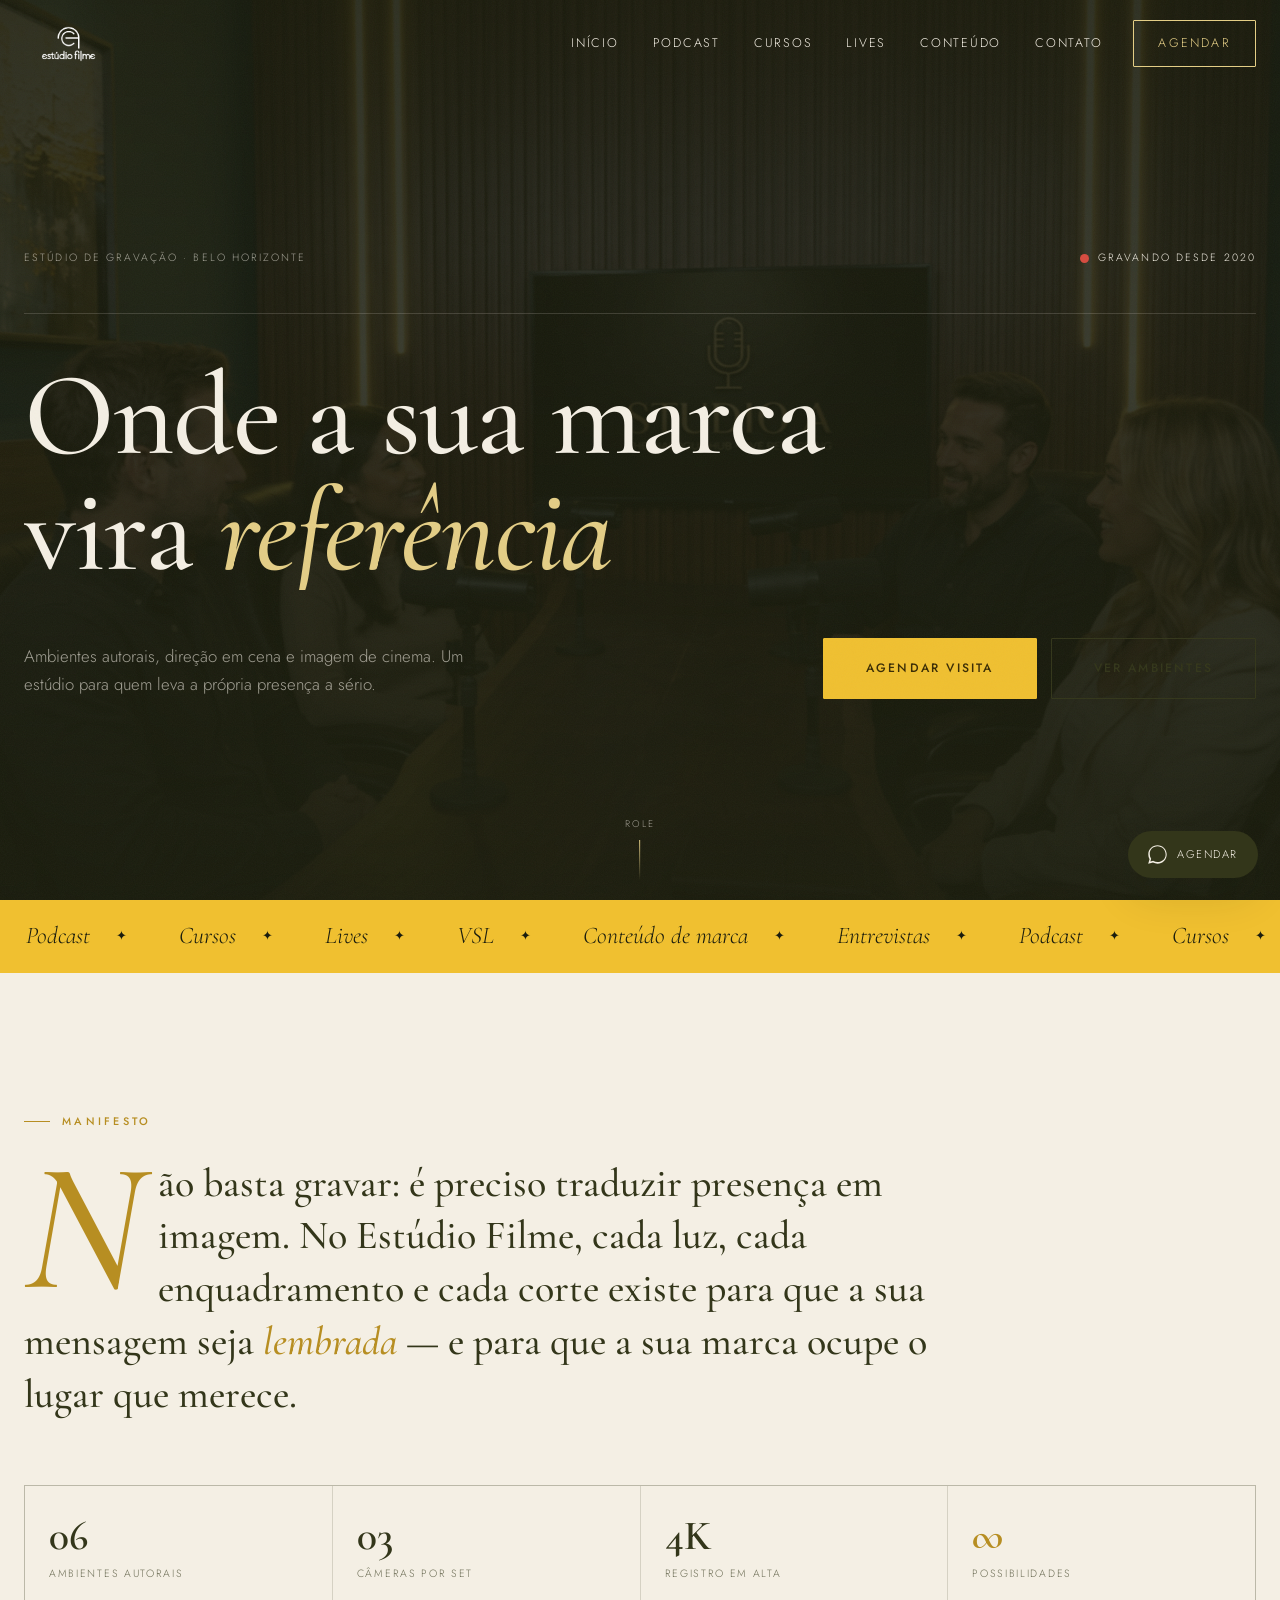
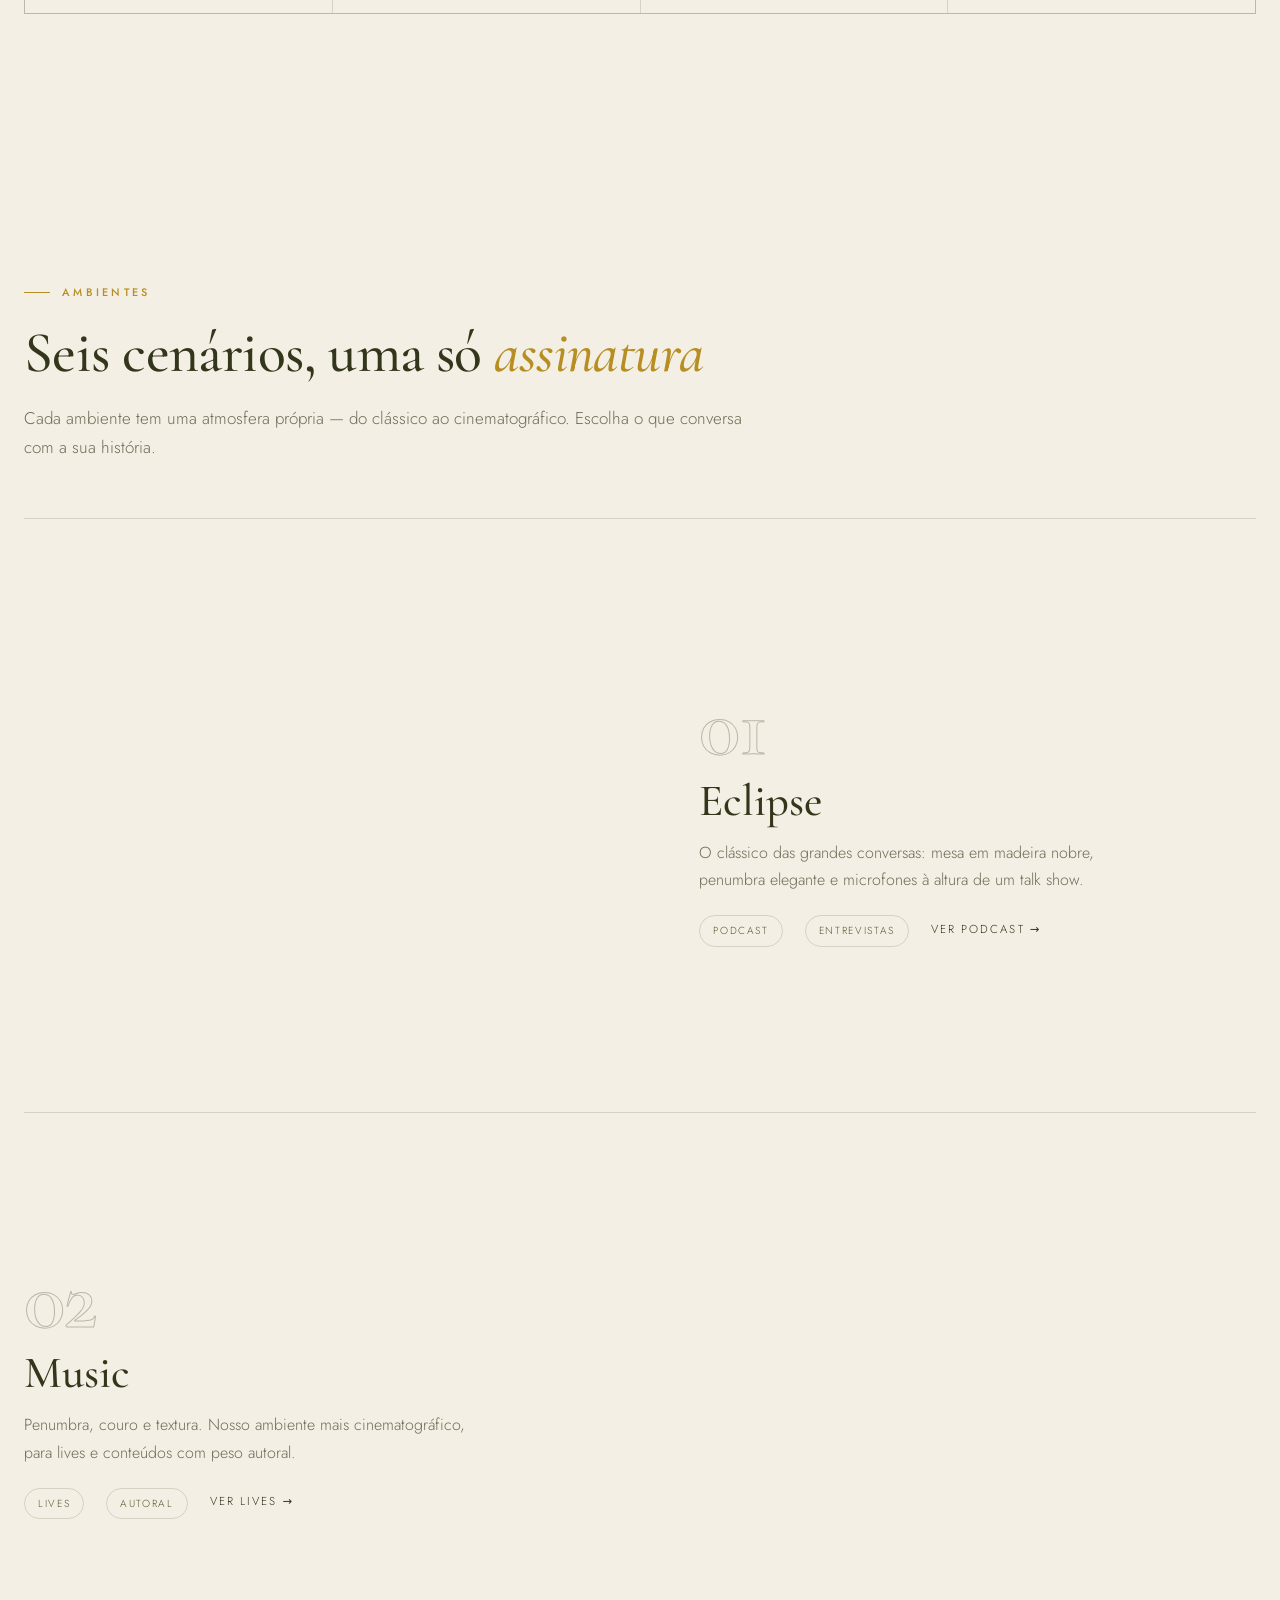
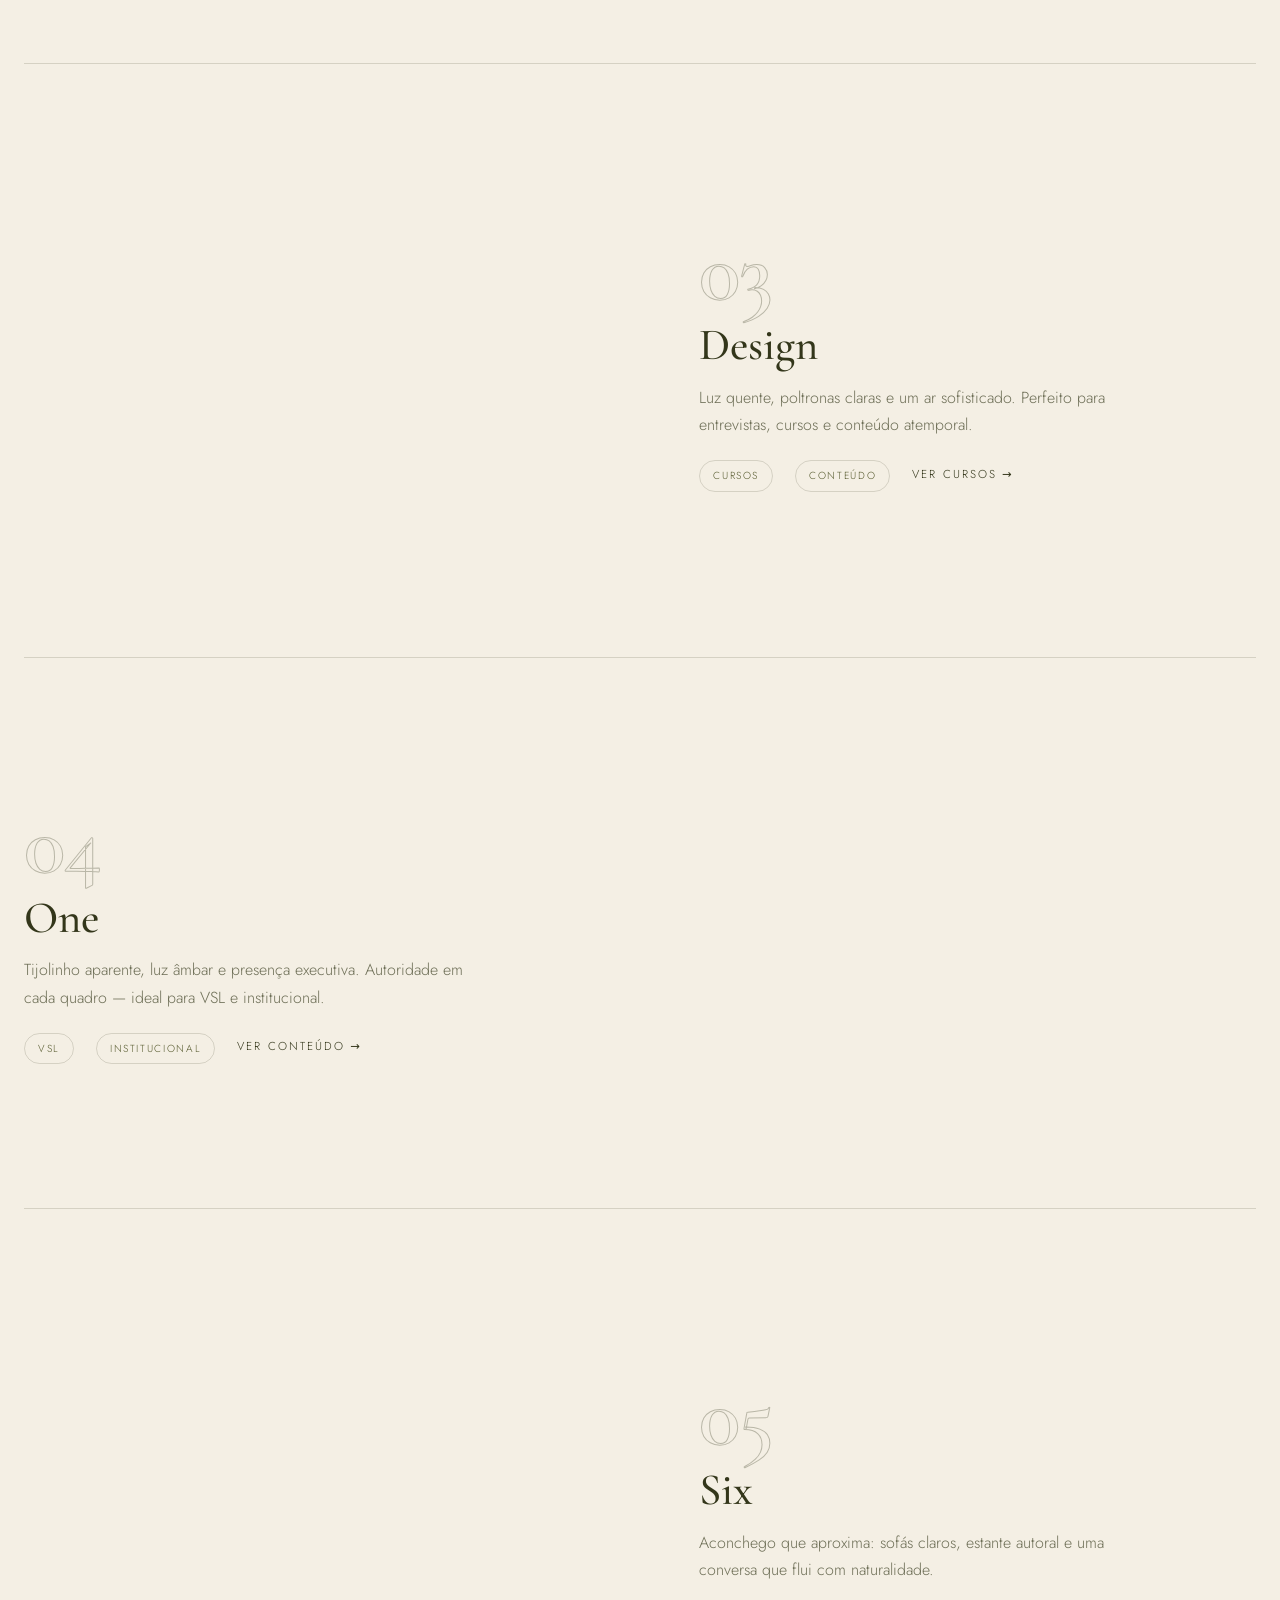
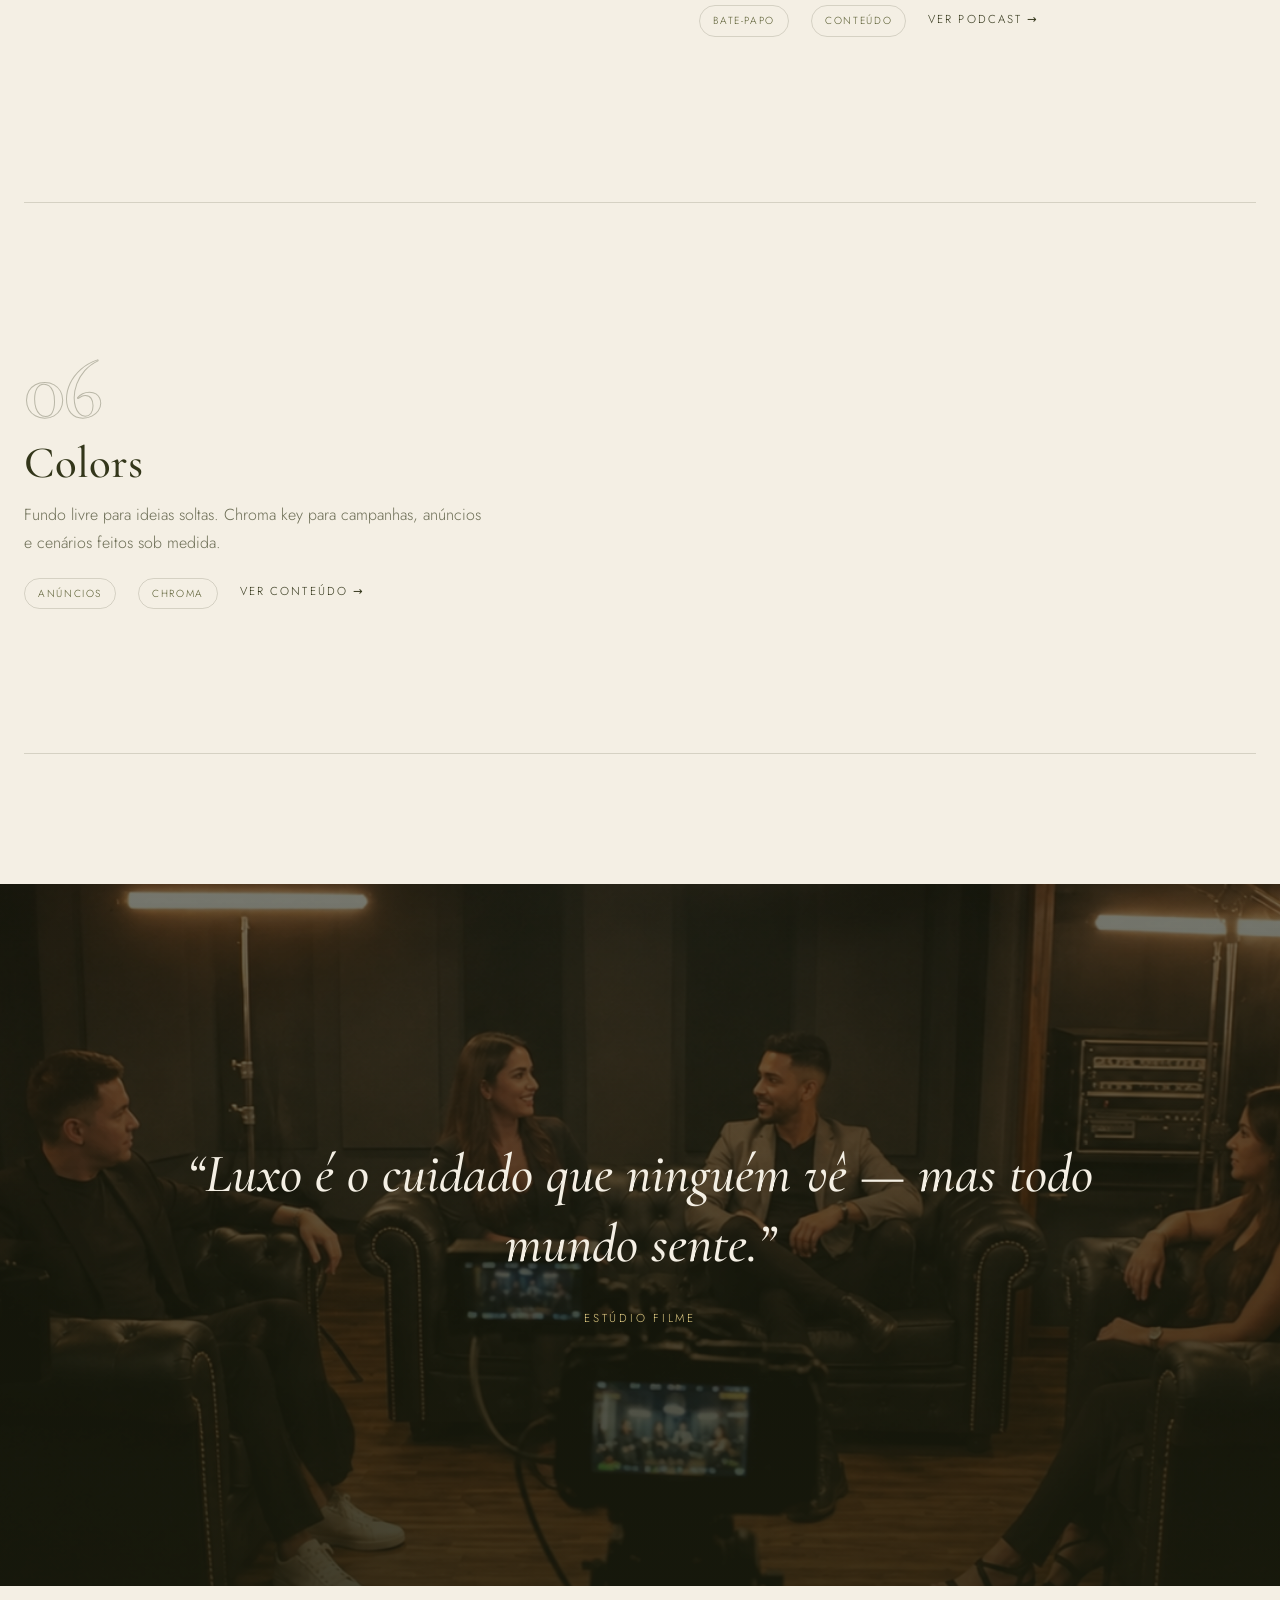
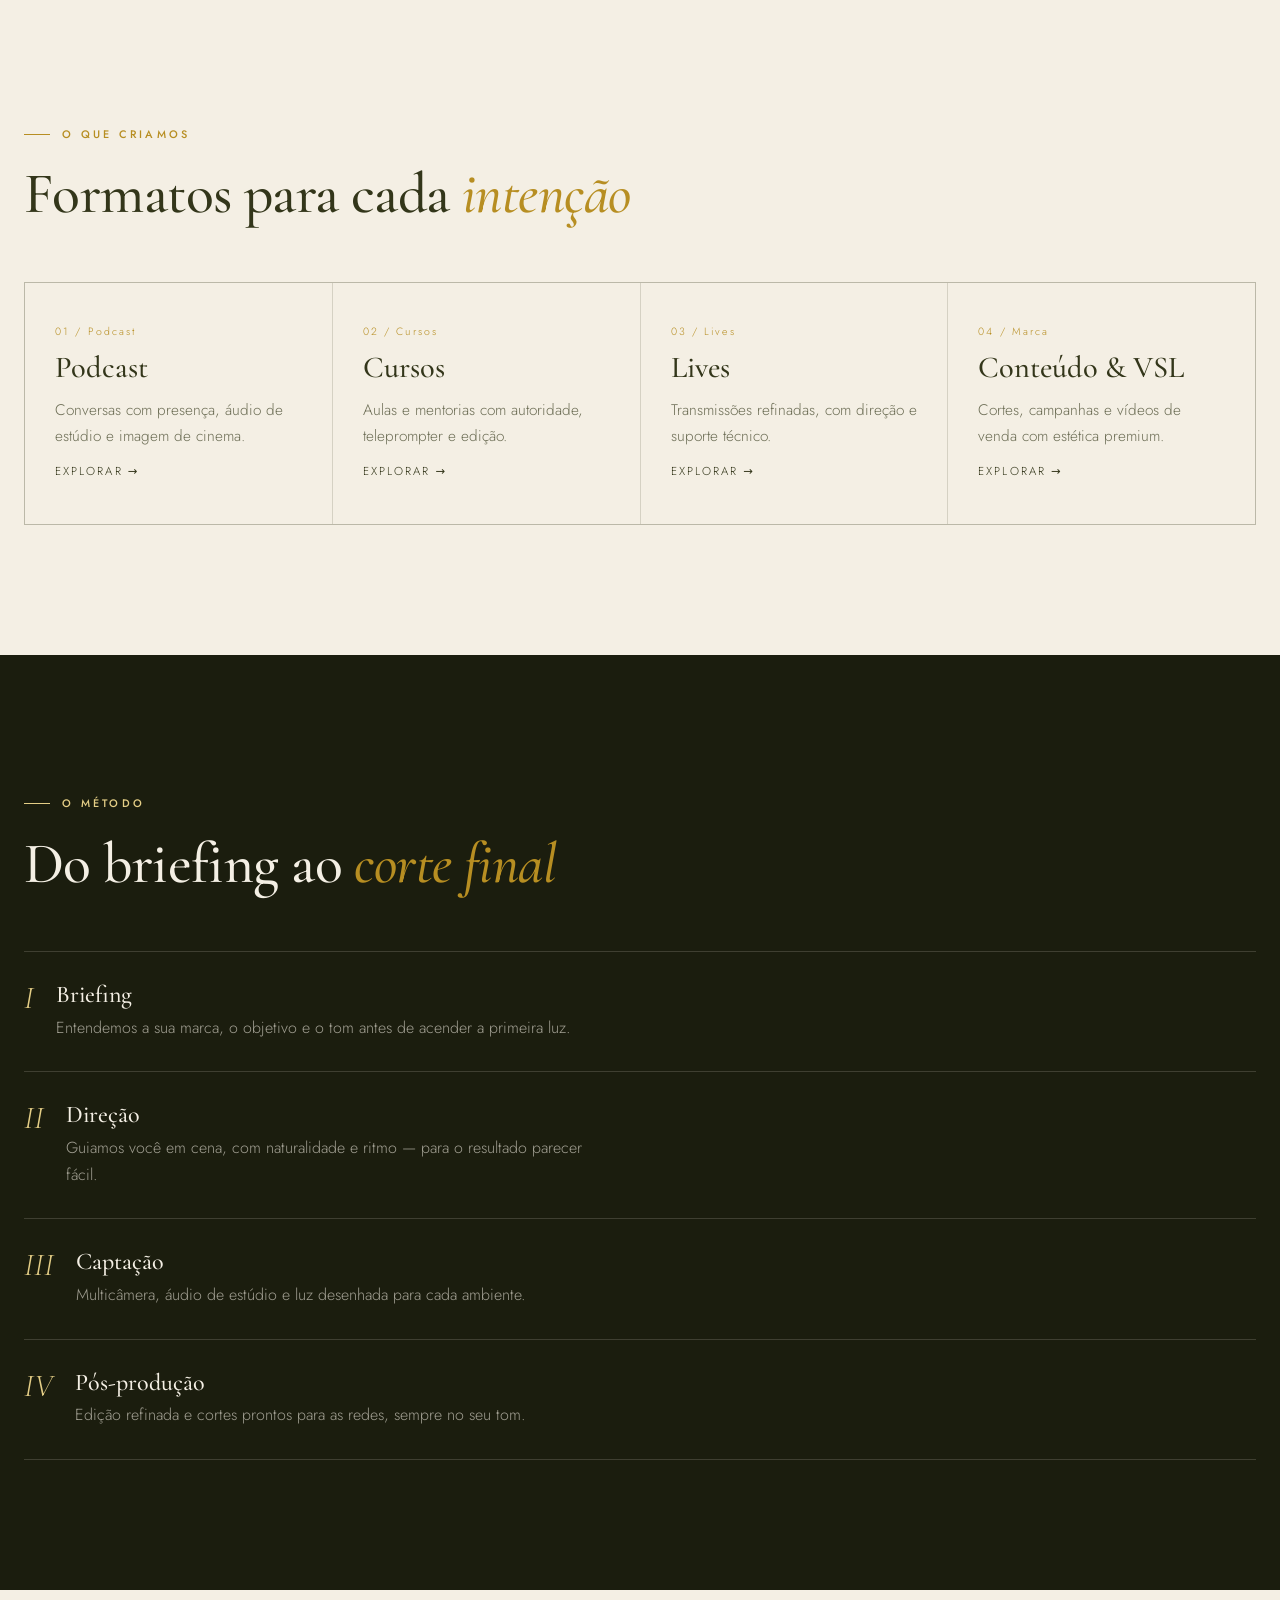
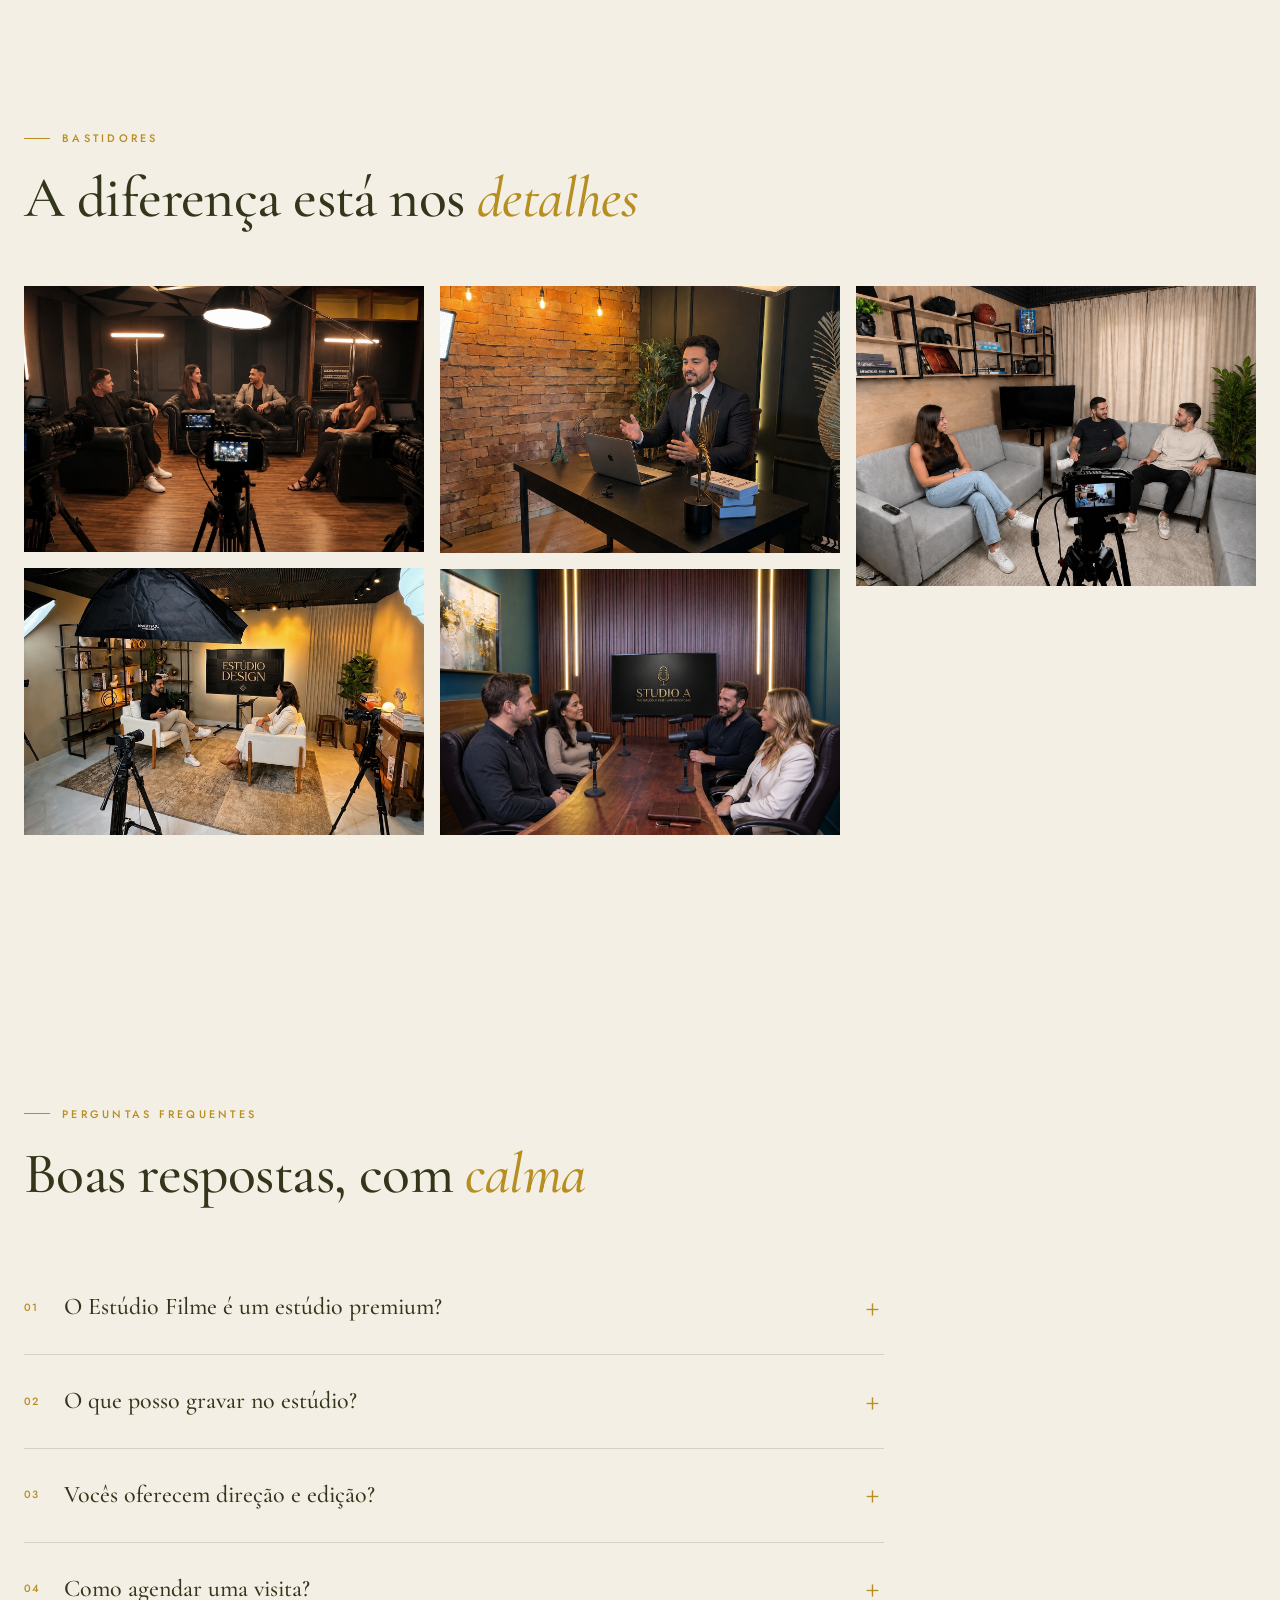
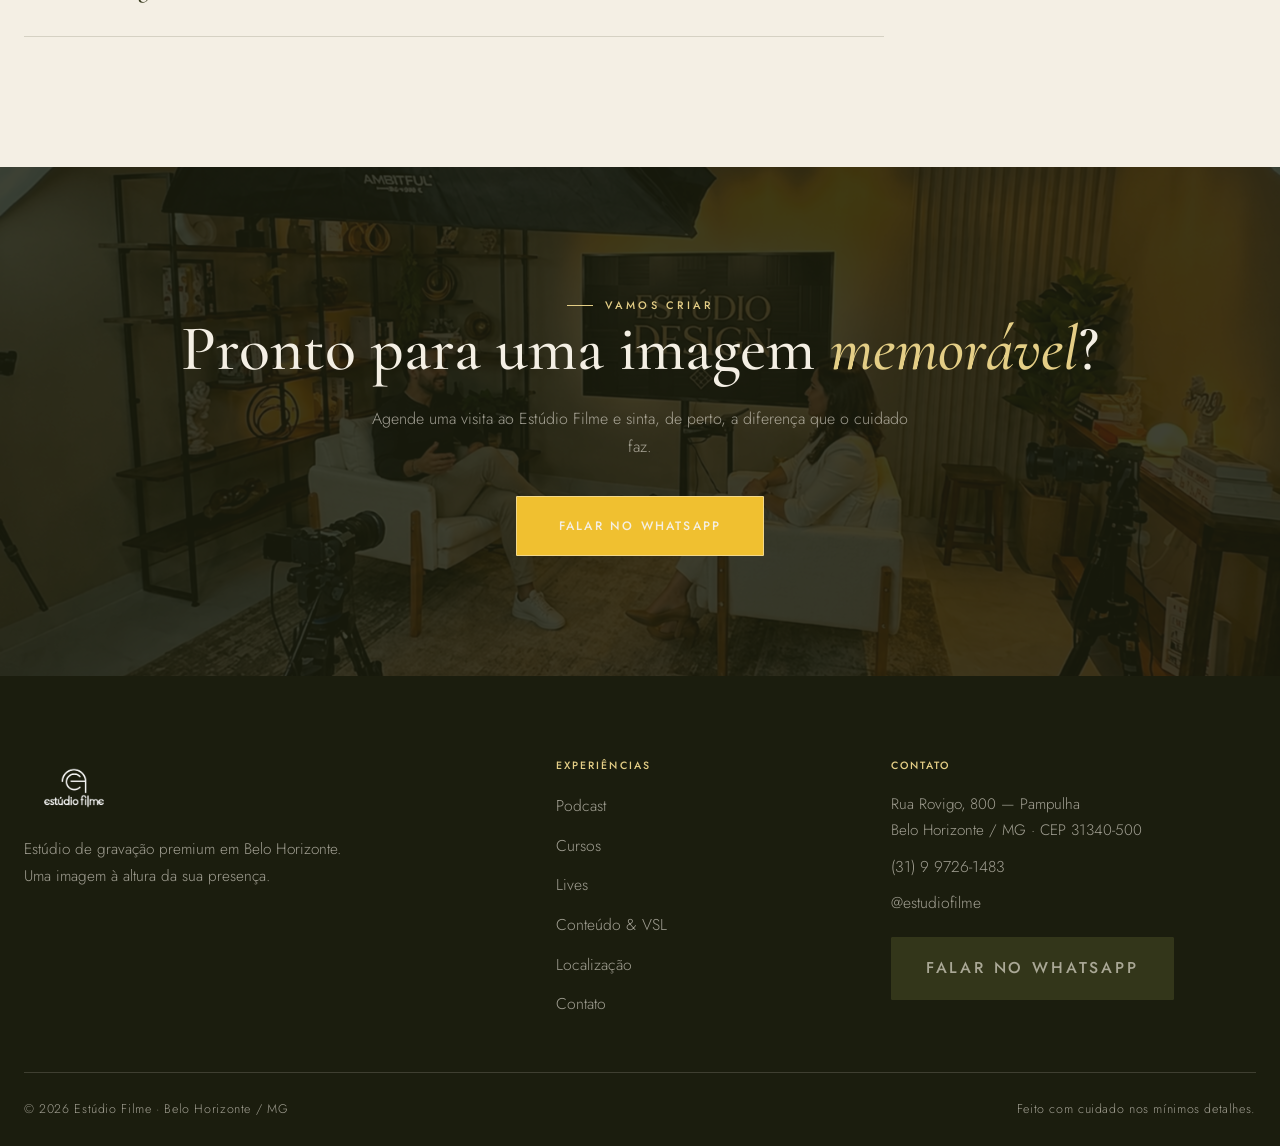
==== index.html @ 5caf7e09 "Primeira Versão" ====
<!DOCTYPE html>
<html lang="pt-BR">
<head>
  <meta charset="UTF-8" />
  <meta name="viewport" content="width=device-width, initial-scale=1.0" />
  <meta name="theme-color" content="#1B1D0E" />

  <title>Estúdio Filme — Estúdio de Gravação Premium em Belo Horizonte</title>
  <meta name="description" content="Estúdio de gravação premium em Belo Horizonte. Ambientes autorais, direção e imagem de cinema para podcasts, cursos, lives e conteúdo de marca. Uma produção pensada nos mínimos detalhes." />
  <meta name="keywords" content="estúdio de gravação premium BH, estúdio audiovisual Belo Horizonte, gravação de podcast premium, conteúdo de marca, produtora BH, estúdio Pampulha" />
  <meta name="author" content="Estúdio Filme" />
  <meta name="robots" content="index, follow, max-image-preview:large, max-snippet:-1" />
  <meta name="geo.region" content="BR-MG" />
  <meta name="geo.placename" content="Belo Horizonte" />
  <meta name="geo.position" content="-19.8601392;-43.9840548" />

  <meta property="og:type" content="website" />
  <meta property="og:locale" content="pt_BR" />
  <meta property="og:site_name" content="Estúdio Filme" />
  <meta property="og:title" content="Estúdio Filme — Estúdio de Gravação Premium em Belo Horizonte" />
  <meta property="og:description" content="Ambientes autorais e imagem de cinema para a sua marca. Belo Horizonte." />
  <meta property="og:url" content="https://www.estudiofilme.com.br/" />
  <meta property="og:image" content="https://www.estudiofilme.com.br/assets/estudio-eclipse.png" />

  <link rel="icon" type="image/png" href="assets/favicon.png" />
  <link rel="apple-touch-icon" href="assets/favicon.png" />
  <link rel="canonical" href="https://www.estudiofilme.com.br/" />
  <link rel="alternate" hreflang="pt-BR" href="https://www.estudiofilme.com.br/" />
  <link rel="sitemap" type="application/xml" href="/sitemap.xml" />

  <link rel="preconnect" href="https://fonts.googleapis.com" />
  <link rel="preconnect" href="https://fonts.gstatic.com" crossorigin />
  <link href="https://fonts.googleapis.com/css2?family=Cormorant+Garamond:ital,wght@0,500;0,600;1,500;1,600&family=Jost:wght@300;400;500&display=swap" rel="stylesheet" />
  <link rel="stylesheet" href="style.css" />

  <script type="application/ld+json">
  {
    "@context": "https://schema.org",
    "@graph": [
      {
        "@type": ["LocalBusiness", "ProfessionalService"],
        "@id": "https://www.estudiofilme.com.br/#business",
        "name": "Estúdio Filme",
        "description": "Estúdio de gravação premium em Belo Horizonte para podcasts, cursos, lives e conteúdo de marca, com ambientes autorais e imagem de cinema.",
        "url": "https://www.estudiofilme.com.br/",
        "image": "https://www.estudiofilme.com.br/assets/estudio-eclipse.png",
        "logo": "https://www.estudiofilme.com.br/assets/logo.png",
        "telephone": "+5531997261483",
        "priceRange": "$$$",
        "address": { "@type": "PostalAddress", "streetAddress": "Rua Rovigo, 800", "addressLocality": "Belo Horizonte", "addressRegion": "MG", "postalCode": "31340-500", "addressCountry": "BR" },
        "geo": { "@type": "GeoCoordinates", "latitude": -19.8601392, "longitude": -43.9840548 },
        "openingHoursSpecification": [ { "@type": "OpeningHoursSpecification", "dayOfWeek": ["Monday","Tuesday","Wednesday","Thursday","Friday","Saturday"], "opens": "08:00", "closes": "20:00" } ],
        "areaServed": { "@type": "City", "name": "Belo Horizonte" }
      },
      {
        "@type": "WebSite", "@id": "https://www.estudiofilme.com.br/#website",
        "url": "https://www.estudiofilme.com.br/", "name": "Estúdio Filme", "inLanguage": "pt-BR",
        "publisher": { "@id": "https://www.estudiofilme.com.br/#business" }
      },
      {
        "@type": "SiteNavigationElement",
        "name": ["Podcast", "Cursos", "Lives", "Conteúdo & VSL", "Localização", "Contato"],
        "url": ["https://www.estudiofilme.com.br/podcast/","https://www.estudiofilme.com.br/cursos/","https://www.estudiofilme.com.br/lives/","https://www.estudiofilme.com.br/conteudo/","https://www.estudiofilme.com.br/localizacao/","https://www.estudiofilme.com.br/contato/"]
      },
      {
        "@type": "FAQPage",
        "mainEntity": [
          { "@type": "Question", "name": "O Estúdio Filme é um estúdio premium?", "acceptedAnswer": { "@type": "Answer", "text": "Sim. Reunimos ambientes autorais, direção em cena e imagem de cinema para quem valoriza uma marca sofisticada, em Belo Horizonte." } },
          { "@type": "Question", "name": "O que posso gravar no estúdio?", "acceptedAnswer": { "@type": "Answer", "text": "Podcasts, cursos e mentorias, lives, conteúdo para redes e vídeos de marca. Cada ambiente foi pensado para transmitir presença e autoridade." } },
          { "@type": "Question", "name": "Vocês oferecem direção e edição?", "acceptedAnswer": { "@type": "Answer", "text": "Sim. Acompanhamos você em cena e cuidamos da pós-produção, com edição refinada e cortes prontos para as suas redes." } },
          { "@type": "Question", "name": "Como agendar uma visita?", "acceptedAnswer": { "@type": "Answer", "text": "Pelo WhatsApp. Conversamos sobre o seu projeto, indicamos o ambiente ideal e reservamos o seu horário com exclusividade." } }
        ]
      }
    ]
  }
  </script>
</head>

<body>
  <div id="preloader"><span class="pre-line"></span><img src="assets/logo.png" alt="Estúdio Filme" /></div>
  <div class="progress" aria-hidden="true"></div>
  <div class="grain" aria-hidden="true"></div>

  <header class="navbar over-hero" id="navbar">
    <div class="container nav-inner">
      <a href="#inicio" class="nav-logo" aria-label="Estúdio Filme — início"><img src="assets/logo.png" alt="Logo Estúdio Filme" width="150" height="50" /></a>
      <button class="nav-toggle" id="navToggle" aria-label="Abrir menu" aria-expanded="false" aria-controls="navMenu"><span></span><span></span><span></span></button>
      <nav class="nav-menu nav-desk" id="navMenu" aria-label="Navegação principal">
        <ul>
          <li><a href="#inicio"><span class="idx">01</span>Início</a></li>
          <li><a href="podcast/"><span class="idx">02</span>Podcast</a></li>
          <li><a href="cursos/"><span class="idx">03</span>Cursos</a></li>
          <li><a href="lives/"><span class="idx">04</span>Lives</a></li>
          <li><a href="conteudo/"><span class="idx">05</span>Conteúdo</a></li>
          <li><a href="contato/"><span class="idx">06</span>Contato</a></li>
          <li><a class="nav-cta" href="https://tintim.link/whatsapp/37ca98e3-c741-49e3-a5a9-5ac7f1c327ac/c7a676eb-f484-4da7-a1aa-356ea77e2d08" target="_blank" rel="noopener">Agendar</a></li>
        </ul>
      </nav>
    </div>
  </header>

  <main>
    <!-- ===================== HERO ===================== -->
    <section class="hero" id="inicio">
      <div class="hero-bg"><img src="assets/estudio-eclipse.png" alt="Estúdio Filme — set de podcast Studio A" data-parallax="0.06" /></div>
      <div class="container hero-inner">
        <div class="hero-kicker">
          <span class="tag">Estúdio de gravação · Belo Horizonte</span>
          <span class="rec"><i></i> Gravando desde 2020</span>
        </div>
        <h1 class="hero-title">
          <span class="word"><span>Onde</span></span> <span class="word"><span>a</span></span> <span class="word"><span>sua</span></span> <span class="word"><span>marca</span></span><br />
          <span class="word"><span>vira</span></span> <em><span class="word"><span>referência</span></span></em>
        </h1>
        <div class="hero-foot">
          <p>Ambientes autorais, direção em cena e imagem de cinema. Um estúdio para quem leva a própria presença a sério.</p>
          <div class="hero-actions">
            <a class="btn btn-gold btn-lg" href="https://tintim.link/whatsapp/37ca98e3-c741-49e3-a5a9-5ac7f1c327ac/c7a676eb-f484-4da7-a1aa-356ea77e2d08" target="_blank" rel="noopener">Agendar visita</a>
            <a class="btn btn-lg" href="#ambientes">Ver ambientes</a>
          </div>
        </div>
      </div>
      <span class="scroll-cue">Role<span></span></span>
    </section>

    <!-- ===================== MARQUEE ===================== -->
    <div class="marquee" aria-hidden="true">
      <div class="marquee-track">
        <span>Podcast</span><span>Cursos</span><span>Lives</span><span>VSL</span><span>Conteúdo de marca</span><span>Entrevistas</span>
        <span>Podcast</span><span>Cursos</span><span>Lives</span><span>VSL</span><span>Conteúdo de marca</span><span>Entrevistas</span>
      </div>
    </div>

    <!-- ===================== MANIFESTO ===================== -->
    <section class="section">
      <div class="container">
        <div class="manifesto reveal">
          <span class="eyebrow" style="margin-bottom:26px;display:inline-flex">Manifesto</span>
          <p><span class="dropcap">N</span>ão basta gravar: é preciso traduzir presença em imagem. No Estúdio Filme, cada luz, cada enquadramento e cada corte existe para que a sua mensagem seja <span class="serif-it gold">lembrada</span> — e para que a sua marca ocupe o lugar que merece.</p>
        </div>
        <div class="index-row reveal">
          <div class="index-cell"><span class="n">06</span><span class="l">Ambientes autorais</span></div>
          <div class="index-cell"><span class="n">03</span><span class="l">Câmeras por set</span></div>
          <div class="index-cell"><span class="n">4K</span><span class="l">Registro em alta</span></div>
          <div class="index-cell"><span class="n"><em>∞</em></span><span class="l">Possibilidades</span></div>
        </div>
      </div>
    </section>

    <!-- ===================== AMBIENTES ===================== -->
    <section class="section" id="ambientes">
      <div class="container">
        <div class="section-head reveal">
          <span class="eyebrow">Ambientes</span>
          <h2>Seis cenários, uma só <em>assinatura</em></h2>
          <p class="lead">Cada ambiente tem uma atmosfera própria — do clássico ao cinematográfico. Escolha o que conversa com a sua história.</p>
        </div>

        <div class="amb">
          <div class="amb-row">
            <div class="amb-media reveal-img"><span class="corners" aria-hidden="true"><i></i><i></i><i></i><i></i></span><div class="ph"><img src="assets/estudio-eclipse.png" alt="Estúdio Eclipse — set de podcast Studio A" loading="lazy" /></div><span class="cap">Studio A · Podcast</span></div>
            <div class="amb-body reveal">
              <div class="amb-index">01</div>
              <h3>Eclipse</h3>
              <p>O clássico das grandes conversas: mesa em madeira nobre, penumbra elegante e microfones à altura de um talk show.</p>
              <div class="amb-meta"><span class="amb-tag">Podcast</span><span class="amb-tag">Entrevistas</span><a class="link" href="podcast/">Ver podcast <span class="arw">→</span></a></div>
            </div>
          </div>

          <div class="amb-row rev">
            <div class="amb-media reveal-img"><span class="corners" aria-hidden="true"><i></i><i></i><i></i><i></i></span><div class="ph"><img src="assets/estudio-music.png" alt="Estúdio Music — sofás de couro e clima cinematográfico" loading="lazy" /></div><span class="cap">Music · Cinemático</span></div>
            <div class="amb-body reveal">
              <div class="amb-index">02</div>
              <h3>Music</h3>
              <p>Penumbra, couro e textura. Nosso ambiente mais cinematográfico, para lives e conteúdos com peso autoral.</p>
              <div class="amb-meta"><span class="amb-tag">Lives</span><span class="amb-tag">Autoral</span><a class="link" href="lives/">Ver lives <span class="arw">→</span></a></div>
            </div>
          </div>

          <div class="amb-row">
            <div class="amb-media reveal-img"><span class="corners" aria-hidden="true"><i></i><i></i><i></i><i></i></span><div class="ph"><img src="assets/estudio-design.png" alt="Estúdio Design — entrevista em ambiente claro e sofisticado" loading="lazy" /></div><span class="cap">Design · Entrevista</span></div>
            <div class="amb-body reveal">
              <div class="amb-index">03</div>
              <h3>Design</h3>
              <p>Luz quente, poltronas claras e um ar sofisticado. Perfeito para entrevistas, cursos e conteúdo atemporal.</p>
              <div class="amb-meta"><span class="amb-tag">Cursos</span><span class="amb-tag">Conteúdo</span><a class="link" href="cursos/">Ver cursos <span class="arw">→</span></a></div>
            </div>
          </div>

          <div class="amb-row rev">
            <div class="amb-media reveal-img"><span class="corners" aria-hidden="true"><i></i><i></i><i></i><i></i></span><div class="ph"><img src="assets/estudio-one.png" alt="Estúdio One — set executivo com parede de tijolinhos" loading="lazy" /></div><span class="cap">One · Executivo</span></div>
            <div class="amb-body reveal">
              <div class="amb-index">04</div>
              <h3>One</h3>
              <p>Tijolinho aparente, luz âmbar e presença executiva. Autoridade em cada quadro — ideal para VSL e institucional.</p>
              <div class="amb-meta"><span class="amb-tag">VSL</span><span class="amb-tag">Institucional</span><a class="link" href="conteudo/">Ver conteúdo <span class="arw">→</span></a></div>
            </div>
          </div>

          <div class="amb-row">
            <div class="amb-media reveal-img"><span class="corners" aria-hidden="true"><i></i><i></i><i></i><i></i></span><div class="ph"><img src="assets/estudio-six.png" alt="Estúdio Six — ambiente intimista e acolhedor" loading="lazy" /></div><span class="cap">Six · Intimista</span></div>
            <div class="amb-body reveal">
              <div class="amb-index">05</div>
              <h3>Six</h3>
              <p>Aconchego que aproxima: sofás claros, estante autoral e uma conversa que flui com naturalidade.</p>
              <div class="amb-meta"><span class="amb-tag">Bate-papo</span><span class="amb-tag">Conteúdo</span><a class="link" href="podcast/">Ver podcast <span class="arw">→</span></a></div>
            </div>
          </div>

          <div class="amb-row rev">
            <div class="amb-media reveal-img"><span class="corners" aria-hidden="true"><i></i><i></i><i></i><i></i></span><div class="ph"><img src="assets/estudio-colors.png" alt="Estúdio Colors — fundo croma para campanhas" loading="lazy" /></div><span class="cap">Colors · Chroma</span></div>
            <div class="amb-body reveal">
              <div class="amb-index">06</div>
              <h3>Colors</h3>
              <p>Fundo livre para ideias soltas. Chroma key para campanhas, anúncios e cenários feitos sob medida.</p>
              <div class="amb-meta"><span class="amb-tag">Anúncios</span><span class="amb-tag">Chroma</span><a class="link" href="conteudo/">Ver conteúdo <span class="arw">→</span></a></div>
            </div>
          </div>
        </div>
      </div>
    </section>

    <!-- ===================== BANDA CINEMATOGRÁFICA ===================== -->
    <section class="filmband">
      <div class="bg"><img src="assets/estudio-music.png" alt="" data-parallax="0.1" aria-hidden="true" /></div>
      <div class="inner reveal">
        <blockquote>“Luxo é o cuidado que ninguém vê — mas todo mundo sente.”</blockquote>
        <cite>Estúdio Filme</cite>
      </div>
    </section>

    <!-- ===================== SOLUÇÕES ===================== -->
    <section class="section" id="solucoes">
      <div class="container">
        <div class="section-head reveal">
          <span class="eyebrow">O que criamos</span>
          <h2>Formatos para cada <em>intenção</em></h2>
        </div>
        <div class="sol-grid">
          <a class="sol-card reveal" href="podcast/"><span class="sol-num">01 / Podcast</span><h3>Podcast</h3><p>Conversas com presença, áudio de estúdio e imagem de cinema.</p><span class="link">Explorar <span class="arw">→</span></span></a>
          <a class="sol-card reveal" data-delay="1" href="cursos/"><span class="sol-num">02 / Cursos</span><h3>Cursos</h3><p>Aulas e mentorias com autoridade, teleprompter e edição.</p><span class="link">Explorar <span class="arw">→</span></span></a>
          <a class="sol-card reveal" data-delay="2" href="lives/"><span class="sol-num">03 / Lives</span><h3>Lives</h3><p>Transmissões refinadas, com direção e suporte técnico.</p><span class="link">Explorar <span class="arw">→</span></span></a>
          <a class="sol-card reveal" data-delay="3" href="conteudo/"><span class="sol-num">04 / Marca</span><h3>Conteúdo &amp; VSL</h3><p>Cortes, campanhas e vídeos de venda com estética premium.</p><span class="link">Explorar <span class="arw">→</span></span></a>
        </div>
      </div>
    </section>

    <!-- ===================== PROCESSO ===================== -->
    <section class="section dark">
      <div class="container">
        <div class="section-head reveal">
          <span class="eyebrow on-dark">O método</span>
          <h2>Do briefing ao <em>corte final</em></h2>
        </div>
        <div class="proc-grid">
          <div class="proc-item reveal"><span class="proc-n">I</span><div><h3>Briefing</h3><p>Entendemos a sua marca, o objetivo e o tom antes de acender a primeira luz.</p></div></div>
          <div class="proc-item reveal"><span class="proc-n">II</span><div><h3>Direção</h3><p>Guiamos você em cena, com naturalidade e ritmo — para o resultado parecer fácil.</p></div></div>
          <div class="proc-item reveal"><span class="proc-n">III</span><div><h3>Captação</h3><p>Multicâmera, áudio de estúdio e luz desenhada para cada ambiente.</p></div></div>
          <div class="proc-item reveal"><span class="proc-n">IV</span><div><h3>Pós-produção</h3><p>Edição refinada e cortes prontos para as redes, sempre no seu tom.</p></div></div>
        </div>
      </div>
    </section>

    <!-- ===================== BASTIDORES ===================== -->
    <section class="section">
      <div class="container">
        <div class="section-head reveal">
          <span class="eyebrow">Bastidores</span>
          <h2>A diferença está nos <em>detalhes</em></h2>
        </div>
        <div class="gallery">
          <figure class="g-item reveal"><img src="assets/estudio-music.png" alt="Bastidores do Estúdio Music" loading="lazy" /><figcaption>Music · Cinemático</figcaption></figure>
          <figure class="g-item reveal"><img src="assets/estudio-design.png" alt="Bastidores do Estúdio Design" loading="lazy" /><figcaption>Design · Entrevista</figcaption></figure>
          <figure class="g-item reveal"><img src="assets/estudio-one.png" alt="Bastidores do Estúdio One" loading="lazy" /><figcaption>One · Executivo</figcaption></figure>
          <figure class="g-item reveal"><img src="assets/estudio-eclipse.png" alt="Bastidores do Estúdio Eclipse" loading="lazy" /><figcaption>Eclipse · Studio A</figcaption></figure>
          <figure class="g-item reveal"><img src="assets/estudio-six.png" alt="Bastidores do Estúdio Six" loading="lazy" /><figcaption>Six · Intimista</figcaption></figure>
        </div>
      </div>
    </section>

    <!-- ===================== FAQ ===================== -->
    <section class="section" id="faq">
      <div class="container">
        <div class="section-head reveal">
          <span class="eyebrow">Perguntas frequentes</span>
          <h2>Boas respostas, com <em>calma</em></h2>
        </div>
        <div class="faq-list">
          <details class="faq-item reveal"><summary>O Estúdio Filme é um estúdio premium?</summary><p>Sim. Reunimos ambientes autorais, direção em cena e imagem de cinema para quem valoriza uma marca sofisticada, em Belo Horizonte.</p></details>
          <details class="faq-item reveal"><summary>O que posso gravar no estúdio?</summary><p>Podcasts, cursos e mentorias, lives, conteúdo para redes e vídeos de marca. Cada ambiente foi pensado para transmitir presença e autoridade.</p></details>
          <details class="faq-item reveal"><summary>Vocês oferecem direção e edição?</summary><p>Sim. Acompanhamos você em cena e cuidamos da pós-produção, com edição refinada e cortes prontos para as suas redes.</p></details>
          <details class="faq-item reveal"><summary>Como agendar uma visita?</summary><p>Pelo WhatsApp. Conversamos sobre o seu projeto, indicamos o ambiente ideal e reservamos o seu horário com exclusividade.</p></details>
        </div>
      </div>
    </section>

    <!-- ===================== CTA ===================== -->
    <section class="cta" id="contato">
      <div class="bg"><img src="assets/estudio-design.png" alt="" aria-hidden="true" /></div>
      <div class="container inner reveal">
        <span class="eyebrow on-dark" style="justify-content:center">Vamos criar</span>
        <h2>Pronto para uma imagem <em>memorável</em>?</h2>
        <p>Agende uma visita ao Estúdio Filme e sinta, de perto, a diferença que o cuidado faz.</p>
        <a class="btn btn-gold btn-lg" href="https://tintim.link/whatsapp/37ca98e3-c741-49e3-a5a9-5ac7f1c327ac/c7a676eb-f484-4da7-a1aa-356ea77e2d08" target="_blank" rel="noopener">Falar no WhatsApp</a>
      </div>
    </section>
  </main>

  <footer class="footer">
    <div class="container">
      <div class="footer-top">
        <div class="footer-brand">
          <img src="assets/logo.png" alt="Estúdio Filme" width="170" height="56" />
          <p>Estúdio de gravação premium em Belo Horizonte. Uma imagem à altura da sua presença.</p>
        </div>
        <nav class="footer-nav" aria-label="Links do rodapé">
          <h4>Experiências</h4>
          <ul>
            <li><a href="podcast/">Podcast</a></li>
            <li><a href="cursos/">Cursos</a></li>
            <li><a href="lives/">Lives</a></li>
            <li><a href="conteudo/">Conteúdo &amp; VSL</a></li>
            <li><a href="localizacao/">Localização</a></li>
            <li><a href="contato/">Contato</a></li>
          </ul>
        </nav>
        <div class="footer-contact">
          <h4>Contato</h4>
          <address class="footer-address">
            <p>Rua Rovigo, 800 — Pampulha<br />Belo Horizonte / MG · CEP 31340-500</p>
            <p><a href="tel:+5531997261483">(31) 9 9726-1483</a></p>
            <p><a href="https://www.instagram.com/estudiofilme" target="_blank" rel="noopener">@estudiofilme</a></p>
          </address>
          <a class="btn btn-solid" href="https://tintim.link/whatsapp/37ca98e3-c741-49e3-a5a9-5ac7f1c327ac/c7a676eb-f484-4da7-a1aa-356ea77e2d08" target="_blank" rel="noopener">Falar no WhatsApp</a>
        </div>
      </div>
      <div class="footer-bottom">
        <div class="fb-inner">
          <p>© <span id="year"></span> Estúdio Filme · Belo Horizonte / MG</p>
          <p>Feito com cuidado nos mínimos detalhes.</p>
        </div>
      </div>
    </div>
  </footer>

  <a class="whatsapp-float" href="https://tintim.link/whatsapp/37ca98e3-c741-49e3-a5a9-5ac7f1c327ac/c7a676eb-f484-4da7-a1aa-356ea77e2d08" target="_blank" rel="noopener" aria-label="Falar no WhatsApp">
    <svg viewBox="0 0 32 32" aria-hidden="true"><path d="M16 .4C7.4.4.5 7.3.5 15.9c0 2.8.7 5.5 2.1 7.9L.3 31.7l8.1-2.1c2.3 1.3 4.9 1.9 7.6 1.9 8.6 0 15.5-6.9 15.5-15.5S24.6.4 16 .4zm0 28.3c-2.4 0-4.7-.6-6.7-1.8l-.5-.3-4.8 1.3 1.3-4.7-.3-.5c-1.3-2.1-2-4.5-2-6.9C2.3 8.3 8.4 2.3 16 2.3S29.7 8.3 29.7 16 23.6 28.7 16 28.7z"/></svg>
    <span class="wf-label">Agendar</span>
  </a>
  <button class="to-top" aria-label="Voltar ao topo"><svg viewBox="0 0 24 24" width="18" height="18" fill="none" stroke="currentColor" stroke-width="1.6"><path d="M12 19V5M5 12l7-7 7 7"/></svg></button>

  <script src="script.js" defer></script>
</body>
</html>
---- style.css ----
/* =========================================================
   ESTÚDIO FILME — Design System (art-directed / premium)
   Base clara (creme + oliva + dourado) com seções
   cinematográficas escuras. Detalhes técnicos e editoriais.
   Mobile-first. Media queries ao final.
   ========================================================= */

:root {
  --cream: #F4EFE4;
  --cream-2: #EBE3D2;
  --paper: #FFFFFF;
  --ink: #1B1D0E;          /* quase-preto oliva (seções escuras) */
  --ink-2: #262913;
  --oliva: #33361A;
  --musgo: #565A2E;
  --sage: #97A07A;
  --gold: #B78E22;
  --gold-2: #C6A02E;
  --gold-soft: #E4CE86;
  --gold-bright: #F0C030;
  --text: #3A3C2C;
  --muted: #6D6E56;
  --muted-light: rgba(244, 239, 228, .62);
  --line: rgba(51, 54, 26, .16);
  --line-2: rgba(51, 54, 26, .3);
  --line-light: rgba(244, 239, 228, .16);

  --serif: 'Cormorant Garamond', Georgia, serif;
  --sans: 'Jost', system-ui, sans-serif;

  --container: 1280px;
  --nav-h: 78px;
  --ease: cubic-bezier(.22, 1, .36, 1);
  --ease-out: cubic-bezier(.16, 1, .3, 1);
  --shadow: 0 30px 80px rgba(27, 29, 14, .18);
  --shadow-soft: 0 18px 44px rgba(27, 29, 14, .12);
}

*, *::before, *::after { box-sizing: border-box; margin: 0; padding: 0; }
html { scroll-behavior: smooth; scroll-padding-top: var(--nav-h); -webkit-text-size-adjust: 100%; }
body {
  font-family: var(--sans); font-weight: 300; background: var(--cream); color: var(--text);
  line-height: 1.7; -webkit-font-smoothing: antialiased; overflow-x: hidden;
}
img { max-width: 100%; display: block; }
a { color: inherit; text-decoration: none; }
ul { list-style: none; }
h1, h2, h3, h4 { font-family: var(--serif); color: var(--oliva); font-weight: 500; line-height: 1.08; }
::selection { background: var(--gold-soft); color: var(--oliva); }

.container { width: 100%; max-width: var(--container); margin-inline: auto; padding-inline: 24px; }

/* ---- Rótulos técnicos ---- */
.eyebrow {
  font-family: var(--sans); font-weight: 500; text-transform: uppercase; letter-spacing: .3em;
  font-size: .68rem; color: var(--gold); display: inline-flex; align-items: center; gap: 12px;
}
.eyebrow::before { content: ""; width: 26px; height: 1px; background: currentColor; }
.eyebrow.on-dark { color: var(--gold-soft); }
.gold { color: var(--gold); }
.serif-it { font-family: var(--serif); font-style: italic; }

/* ---- Botões ---- */
.btn {
  position: relative; display: inline-flex; align-items: center; justify-content: center; gap: 12px;
  font-family: var(--sans); font-weight: 500; font-size: .76rem; text-transform: uppercase; letter-spacing: .18em;
  padding: 17px 34px; border-radius: 1px; cursor: pointer; overflow: hidden; isolation: isolate;
  border: 1px solid var(--oliva); color: var(--oliva); background: transparent; min-height: 54px;
  transition: color .4s var(--ease), border-color .4s var(--ease);
}
.btn::before { content: ""; position: absolute; inset: 0; background: var(--oliva); transform: scaleY(0); transform-origin: bottom; transition: transform .45s var(--ease); z-index: -1; }
.btn:hover::before, .btn:focus-visible::before { transform: scaleY(1); }
.btn:hover, .btn:focus-visible { color: var(--cream); }
.btn-solid { background: var(--oliva); color: var(--cream); }
.btn-solid::before { background: var(--musgo); transform: scaleY(1); transform-origin: top; opacity: 0; transition: opacity .4s var(--ease); }
.btn-solid:hover::before { opacity: 1; transform: scaleY(1); }
.btn-solid:hover { color: var(--cream); }
.btn-gold { border-color: var(--gold-bright); background: var(--gold-bright); color: #3a2c04; }
.btn-gold::before { background: var(--gold-soft); }
.btn-gold:hover { color: #3a2c04; }
.on-dark .btn, .cta .btn, .filmband .btn, .subhero .btn { border-color: rgba(244, 239, 228, .5); color: var(--cream); }
.on-dark .btn::before, .cta .btn::before, .filmband .btn::before, .subhero .btn::before { background: var(--cream); }
.on-dark .btn:hover, .cta .btn:hover, .filmband .btn:hover, .subhero .btn:hover { color: var(--oliva); }
.subhero .btn-solid { background: var(--gold-bright); border-color: var(--gold-bright); color: #3a2c04; }
.subhero .btn-solid::before { background: var(--gold-soft); }
.subhero .btn-solid:hover { color: #3a2c04; }
.btn-lg { padding: 19px 42px; }

:focus-visible { outline: 2px solid var(--gold); outline-offset: 4px; }

/* ---- Link com underline animado ---- */
.link {
  position: relative; font-family: var(--sans); text-transform: uppercase; letter-spacing: .18em;
  font-size: .72rem; color: var(--oliva); padding-bottom: 3px;
}
.link::after { content: ""; position: absolute; left: 0; bottom: 0; width: 100%; height: 1px; background: var(--gold); transform: scaleX(0); transform-origin: left; transition: transform .45s var(--ease); }
.link:hover::after { transform: scaleX(1); }
.link .arw { display: inline-block; transition: transform .4s var(--ease); }
.link:hover .arw { transform: translateX(6px); }

/* =========================================================
   PRELOADER · PROGRESSO · GRÃO
   ========================================================= */
#preloader {
  position: fixed; inset: 0; z-index: 200; background: var(--cream);
  display: grid; place-items: center; transition: opacity .7s var(--ease), visibility .7s;
}
#preloader img { height: 54px; opacity: 0; animation: preIn 1s var(--ease) forwards; }
#preloader .pre-line { position: absolute; bottom: 34%; left: 50%; transform: translateX(-50%); width: 0; height: 1px; background: var(--gold); animation: preLine 1.1s var(--ease) .2s forwards; }
@keyframes preIn { to { opacity: 1; } }
@keyframes preLine { to { width: 140px; } }
body.loaded #preloader { opacity: 0; visibility: hidden; }

.progress { position: fixed; top: 0; left: 0; height: 2px; width: 0; background: linear-gradient(90deg, var(--gold), var(--gold-bright)); z-index: 150; transition: width .1s linear; }

.grain { position: fixed; inset: 0; z-index: 4; pointer-events: none; opacity: .04;
  background-image: url("data:image/svg+xml,%3Csvg xmlns='http://www.w3.org/2000/svg' width='140' height='140'%3E%3Cfilter id='n'%3E%3CfeTurbulence type='fractalNoise' baseFrequency='0.9' numOctaves='2'/%3E%3C/filter%3E%3Crect width='100%25' height='100%25' filter='url(%23n)'/%3E%3C/svg%3E"); }

/* =========================================================
   NAVBAR
   ========================================================= */
.navbar { position: fixed; inset: 0 0 auto 0; z-index: 100; height: var(--nav-h); display: flex; align-items: center;
  transition: background .5s var(--ease), box-shadow .5s var(--ease), border-color .5s var(--ease); border-bottom: 1px solid transparent; }
.navbar.scrolled { background: rgba(244, 239, 228, .92); backdrop-filter: blur(14px); border-bottom-color: var(--line); }
.nav-inner { display: flex; align-items: center; justify-content: space-between; width: 100%; }
.nav-logo img { height: 46px; width: auto; transition: filter .4s var(--ease); }
/* logo invertida (clara) sobre hero escuro */
.navbar.over-hero .nav-logo img { filter: brightness(0) invert(1) sepia(.3) saturate(2) hue-rotate(5deg) brightness(1.05); }
.navbar.over-hero.scrolled .nav-logo img { filter: none; }

.nav-toggle { width: 46px; height: 46px; background: none; border: none; cursor: pointer; display: flex; flex-direction: column; justify-content: center; align-items: center; gap: 6px; z-index: 110; }
.nav-toggle span { width: 26px; height: 1.5px; background: var(--oliva); transition: transform .3s var(--ease), opacity .3s var(--ease), background .4s; }
.navbar.over-hero:not(.scrolled) .nav-toggle span { background: var(--cream); }
.nav-toggle.open span:nth-child(1) { transform: translateY(7.5px) rotate(45deg); }
.nav-toggle.open span:nth-child(2) { opacity: 0; }
.nav-toggle.open span:nth-child(3) { transform: translateY(-7.5px) rotate(-45deg); }

.nav-menu { position: fixed; inset: 0 0 0 auto; width: min(86vw, 380px); background: var(--ink); border-left: 1px solid var(--line-light);
  padding: calc(var(--nav-h) + 34px) 38px 40px; transform: translateX(100%); transition: transform .5s var(--ease); display: flex; box-shadow: var(--shadow); }
.nav-menu.open { transform: translateX(0); }
.nav-menu ul { display: flex; flex-direction: column; gap: 2px; width: 100%; }
.nav-menu a { display: flex; align-items: baseline; gap: 12px; padding: 15px 4px; font-family: var(--serif); font-size: 1.5rem; color: var(--cream); border-bottom: 1px solid var(--line-light); transition: color .3s, padding-left .3s var(--ease); }
.nav-menu a .idx { font-family: var(--sans); font-size: .62rem; letter-spacing: .1em; color: var(--gold-soft); }
.nav-menu a:hover { color: var(--gold-bright); padding-left: 12px; }
.nav-menu a.nav-cta { margin-top: 22px; border: 1px solid var(--gold-soft); justify-content: center; font-family: var(--sans); font-size: .78rem; text-transform: uppercase; letter-spacing: .18em; padding: 15px; color: var(--gold-soft); }
.nav-menu a.nav-cta:hover { background: var(--gold-bright); color: var(--ink); padding-left: 15px; }

/* menu horizontal (desktop) — cor adapta sobre hero */
.nav-desk a { color: var(--oliva); }
.navbar.over-hero:not(.scrolled) .nav-desk a:not(.nav-cta) { color: var(--cream); }

.nav-backdrop { position: fixed; inset: 0; background: rgba(27, 29, 14, .5); z-index: 90; opacity: 0; visibility: hidden; transition: opacity .5s; }
.nav-backdrop.open { opacity: 1; visibility: visible; }

/* =========================================================
   HERO (editorial)
   ========================================================= */
.hero { position: relative; background: var(--ink); color: var(--cream); overflow: hidden; padding: calc(var(--nav-h) + 56px) 0 40px; }
.hero-bg { position: absolute; inset: 0; z-index: 0; }
.hero-bg img { width: 100%; height: 100%; object-fit: cover; opacity: .3; transform: scale(1.08); filter: saturate(.9); }
.hero-bg::after { content: ""; position: absolute; inset: 0; background: linear-gradient(180deg, rgba(27,29,14,.7) 0%, rgba(27,29,14,.55) 40%, rgba(27,29,14,.92) 100%); }
.hero-inner { position: relative; z-index: 2; }
.hero-kicker { display: flex; justify-content: space-between; align-items: center; padding-bottom: 46px; border-bottom: 1px solid var(--line-light); }
.hero-kicker .tag { font-family: var(--sans); text-transform: uppercase; letter-spacing: .2em; font-size: .66rem; color: var(--muted-light); }
.hero-kicker .rec { display: inline-flex; align-items: center; gap: 9px; font-family: var(--sans); text-transform: uppercase; letter-spacing: .2em; font-size: .66rem; color: var(--cream); }
.hero-kicker .rec i { width: 9px; height: 9px; border-radius: 50%; background: #d64b3f; animation: blink 1.6s infinite; }
@keyframes blink { 0%, 100% { opacity: 1; } 50% { opacity: .25; } }
.hero-title { margin: 44px 0 0; font-size: clamp(2.9rem, 11vw, 7rem); font-weight: 500; line-height: .98; letter-spacing: -.015em; color: var(--cream); }
.hero-title em { font-style: italic; color: var(--gold-soft); }
.hero-title .word { display: inline-block; overflow: hidden; vertical-align: top; }
.hero-title .word span { display: inline-block; transform: translateY(105%); transition: transform .9s var(--ease-out); }
.hero.lit .hero-title .word span { transform: none; }
.hero-foot { display: grid; grid-template-columns: 1fr; gap: 30px; margin-top: 48px; align-items: end; }
.hero-foot p { max-width: 460px; color: var(--muted-light); font-size: 1.05rem; }
.hero-actions { display: flex; flex-wrap: wrap; gap: 14px; }
.scroll-cue { position: absolute; left: 50%; bottom: 20px; transform: translateX(-50%); z-index: 2; font-family: var(--sans); text-transform: uppercase; letter-spacing: .2em; font-size: .6rem; color: var(--muted-light); display: flex; flex-direction: column; align-items: center; gap: 8px; }
.scroll-cue span { width: 1px; height: 40px; background: linear-gradient(var(--gold-soft), transparent); animation: cue 2s infinite; }
@keyframes cue { 0% { transform: scaleY(0); transform-origin: top; } 50% { transform: scaleY(1); transform-origin: top; } 51% { transform-origin: bottom; } 100% { transform: scaleY(0); transform-origin: bottom; } }

/* ---- Marquee ---- */
.marquee { background: var(--gold-bright); color: var(--ink); overflow: hidden; padding: 16px 0; }
.marquee-track { display: inline-flex; white-space: nowrap; animation: marq 30s linear infinite; }
.marquee:hover .marquee-track { animation-play-state: paused; }
.marquee span { font-family: var(--serif); font-style: italic; font-size: 1.5rem; padding: 0 26px; display: inline-flex; align-items: center; gap: 26px; }
.marquee span::after { content: "✦"; font-size: .8rem; font-style: normal; }
@keyframes marq { to { transform: translateX(-50%); } }

/* =========================================================
   SEÇÕES GENÉRICAS
   ========================================================= */
.section { padding: 96px 0; position: relative; }
.section.alt { background: var(--cream-2); }
.section.dark { background: var(--ink); color: var(--cream); }
.sol-link { font-family: var(--sans); text-transform: uppercase; letter-spacing: .16em; font-size: .7rem; color: var(--gold); transition: color .3s; }
.sol-link::after { content: " →"; }
.related-card:hover .sol-link { color: var(--musgo); }
.section.dark h2, .section.dark h3 { color: var(--cream); }
.section-head { max-width: 720px; margin-bottom: 56px; }
.section-head.center { margin-inline: auto; text-align: center; }
.section-head .eyebrow { margin-bottom: 20px; }
.section-head h2 { font-size: clamp(2.1rem, 6.5vw, 3.6rem); font-weight: 500; letter-spacing: -.01em; }
.section-head h2 em { font-style: italic; color: var(--gold); }
.section-head .lead { margin-top: 20px; color: var(--muted); font-size: 1.06rem; }
.section.dark .section-head .lead { color: var(--muted-light); }

/* cantos técnicos */
.corners { position: absolute; inset: -9px; pointer-events: none; }
.corners i { position: absolute; width: 16px; height: 16px; border: 1px solid var(--gold); }
.corners i:nth-child(1) { top: 0; left: 0; border-right: 0; border-bottom: 0; }
.corners i:nth-child(2) { top: 0; right: 0; border-left: 0; border-bottom: 0; }
.corners i:nth-child(3) { bottom: 0; left: 0; border-right: 0; border-top: 0; }
.corners i:nth-child(4) { bottom: 0; right: 0; border-left: 0; border-top: 0; }

/* =========================================================
   MANIFESTO + ÍNDICE NUMÉRICO
   ========================================================= */
.manifesto p { font-family: var(--serif); font-size: clamp(1.5rem, 4.5vw, 2.5rem); line-height: 1.32; color: var(--oliva); font-weight: 500; max-width: 940px; }
.manifesto p .dropcap { float: left; font-size: 4.6em; line-height: .7; padding: 8px 14px 0 0; color: var(--gold); font-style: italic; }
.index-row { display: grid; grid-template-columns: repeat(2, 1fr); gap: 1px; background: var(--line); border: 1px solid var(--line); margin-top: 64px; }
.index-cell { background: var(--cream); padding: 30px 24px; }
.index-cell .n { font-family: var(--serif); font-size: 2.6rem; font-weight: 600; color: var(--oliva); line-height: 1; }
.index-cell .n em { font-style: italic; color: var(--gold); }
.index-cell .l { display: block; margin-top: 8px; font-family: var(--sans); text-transform: uppercase; letter-spacing: .16em; font-size: .66rem; color: var(--muted); }

/* =========================================================
   AMBIENTES (linhas editoriais alternadas)
   ========================================================= */
.amb { position: relative; display: grid; grid-template-columns: 1fr; gap: 0; }
.amb-row { display: grid; grid-template-columns: 1fr; align-items: center; gap: 30px; padding: 46px 0; border-top: 1px solid var(--line); }
.amb-row:last-child { border-bottom: 1px solid var(--line); }
.amb-media { position: relative; overflow: hidden; }
.amb-media .ph { overflow: hidden; }
.amb-media img { width: 100%; aspect-ratio: 3 / 2; object-fit: cover; transition: transform 1.1s var(--ease); }
.amb-row:hover .amb-media img { transform: scale(1.05); }
.amb-media .cap { position: absolute; left: 14px; bottom: 14px; z-index: 3; background: rgba(27, 29, 14, .72); color: var(--cream); backdrop-filter: blur(4px); padding: 8px 15px; font-family: var(--sans); text-transform: uppercase; letter-spacing: .16em; font-size: .62rem; }
.amb-body { position: relative; }
.amb-index { font-family: var(--serif); font-size: clamp(3rem, 9vw, 5.4rem); font-weight: 600; line-height: 1; color: transparent; -webkit-text-stroke: 1px var(--line-2); letter-spacing: -.02em; }
.amb-body h3 { font-size: clamp(2rem, 6vw, 2.8rem); font-weight: 500; margin-top: 6px; }
.amb-body p { margin-top: 14px; color: var(--muted); max-width: 460px; }
.amb-meta { margin-top: 22px; display: flex; flex-wrap: wrap; gap: 10px 22px; align-items: center; }
.amb-tag { font-family: var(--sans); text-transform: uppercase; letter-spacing: .16em; font-size: .64rem; color: var(--musgo); padding: 6px 13px; border: 1px solid var(--line); border-radius: 40px; }

/* =========================================================
   BANDA CINEMATOGRÁFICA (full-bleed + parallax)
   ========================================================= */
.filmband { position: relative; min-height: 78vh; display: grid; place-items: center; text-align: center; color: var(--cream); overflow: hidden; }
.filmband .bg { position: absolute; inset: -12% 0; z-index: 0; }
.filmband .bg img { width: 100%; height: 124%; object-fit: cover; }
.filmband::after { content: ""; position: absolute; inset: 0; background: linear-gradient(180deg, rgba(27,29,14,.6), rgba(27,29,14,.82)); z-index: 1; }
.filmband .inner { position: relative; z-index: 2; max-width: 960px; padding: 100px 24px; }
.filmband blockquote { font-family: var(--serif); font-size: clamp(1.8rem, 5.5vw, 3.4rem); font-style: italic; font-weight: 500; line-height: 1.28; }
.filmband cite { display: block; margin-top: 30px; font-family: var(--sans); font-style: normal; text-transform: uppercase; letter-spacing: .24em; font-size: .72rem; color: var(--gold-soft); }

/* =========================================================
   SOLUÇÕES
   ========================================================= */
.sol-grid { display: grid; grid-template-columns: 1fr; gap: 1px; background: var(--line); border: 1px solid var(--line); }
.sol-card { position: relative; background: var(--cream); padding: 40px 30px; display: flex; flex-direction: column; gap: 12px; min-height: 240px; transition: background .5s var(--ease); overflow: hidden; }
.sol-card::after { content: ""; position: absolute; left: 0; bottom: 0; width: 100%; height: 2px; background: var(--gold-bright); transform: scaleX(0); transform-origin: left; transition: transform .5s var(--ease); }
.sol-card:hover { background: var(--paper); }
.sol-card:hover::after { transform: scaleX(1); }
.sol-num { font-family: var(--sans); font-size: .66rem; letter-spacing: .2em; color: var(--gold); }
.sol-card h3 { font-size: 1.9rem; font-weight: 500; }
.sol-card p { color: var(--muted); font-size: .96rem; flex: 1; }

/* =========================================================
   PROCESSO
   ========================================================= */
.proc-grid { display: grid; grid-template-columns: 1fr; gap: 0; }
.proc-item { display: grid; grid-template-columns: auto 1fr; gap: 22px; padding: 30px 0; border-top: 1px solid var(--line-light); }
.proc-item:last-child { border-bottom: 1px solid var(--line-light); }
.proc-n { font-family: var(--serif); font-style: italic; font-size: 2rem; color: var(--gold-soft); line-height: 1; }
.proc-item h3 { font-size: 1.5rem; font-weight: 500; }
.proc-item p { margin-top: 6px; color: var(--muted-light); max-width: 520px; }

/* =========================================================
   GALERIA (bastidores)
   ========================================================= */
.gallery { columns: 1; column-gap: 16px; }
.g-item { position: relative; break-inside: avoid; margin-bottom: 16px; overflow: hidden; }
.g-item img { width: 100%; display: block; transition: transform 1s var(--ease), filter .6s var(--ease); filter: saturate(.9); }
.g-item:hover img { transform: scale(1.05); filter: saturate(1.05); }
.g-item figcaption { position: absolute; left: 12px; bottom: 12px; color: var(--cream); font-family: var(--sans); text-transform: uppercase; letter-spacing: .16em; font-size: .62rem; opacity: 0; transform: translateY(8px); transition: opacity .5s var(--ease), transform .5s var(--ease); text-shadow: 0 2px 10px rgba(0,0,0,.6); }
.g-item:hover figcaption { opacity: 1; transform: none; }

/* =========================================================
   FAQ
   ========================================================= */
.faq-list { max-width: 860px; }
.faq-item { border-bottom: 1px solid var(--line); }
.faq-item summary { cursor: pointer; list-style: none; padding: 26px 44px 26px 40px; position: relative; font-family: var(--serif); font-size: 1.5rem; font-weight: 500; color: var(--oliva); transition: color .3s; }
.faq-item summary::-webkit-details-marker { display: none; }
.faq-item summary::before { content: counter(faq, decimal-leading-zero); counter-increment: faq; position: absolute; left: 0; top: 50%; transform: translateY(-50%); font-family: var(--sans); font-size: .66rem; letter-spacing: .1em; color: var(--gold); }
.faq-item summary::after { content: "+"; position: absolute; right: 4px; top: 50%; transform: translateY(-50%); font-family: var(--sans); font-weight: 300; font-size: 1.6rem; color: var(--gold); transition: transform .35s var(--ease); }
.faq-item[open] summary::after { transform: translateY(-50%) rotate(45deg); }
.faq-item[open] summary { color: var(--musgo); }
.faq-item p { padding: 0 40px 26px; color: var(--muted); font-size: 1rem; }
.faq-list { counter-reset: faq; }

/* =========================================================
   LOCALIZAÇÃO
   ========================================================= */
.location-grid { display: grid; grid-template-columns: 1fr; gap: 26px; }
.location-info { font-style: normal; background: var(--paper); border: 1px solid var(--line); padding: 36px 32px; display: flex; flex-direction: column; gap: 22px; }
.loc-item { display: flex; flex-direction: column; }
.loc-item strong { font-family: var(--sans); font-weight: 500; text-transform: uppercase; letter-spacing: .18em; font-size: .64rem; color: var(--gold); margin-bottom: 6px; }
.loc-item a:hover { color: var(--gold); }
.map-wrap { position: relative; border: 1px solid var(--line); overflow: hidden; }
.map-wrap iframe { width: 100%; height: 380px; border: 0; display: block; filter: grayscale(.4) sepia(.15) contrast(1.02); }

/* =========================================================
   CTA
   ========================================================= */
.cta { position: relative; padding: 120px 0; text-align: center; background: var(--ink); color: var(--cream); overflow: hidden; }
.cta .bg { position: absolute; inset: 0; z-index: 0; opacity: .16; }
.cta .bg img { width: 100%; height: 100%; object-fit: cover; }
.cta .inner { position: relative; z-index: 2; }
.cta h2 { color: var(--cream); font-size: clamp(2.2rem, 7vw, 4rem); font-weight: 500; }
.cta h2 em { font-style: italic; color: var(--gold-soft); }
.cta p { max-width: 540px; margin: 22px auto 36px; color: var(--muted-light); }

/* =========================================================
   SUBPÁGINAS (subhero / breadcrumb / related)
   ========================================================= */
.subhero { position: relative; background: var(--ink); color: var(--cream); padding: calc(var(--nav-h) + 70px) 0 66px; overflow: hidden; }
.subhero .bg { position: absolute; inset: 0; z-index: 0; }
.subhero .bg img { width: 100%; height: 100%; object-fit: cover; opacity: .26; transform: scale(1.05); }
.subhero .bg::after { content: ""; position: absolute; inset: 0; background: linear-gradient(180deg, rgba(27,29,14,.7), rgba(27,29,14,.92)); }
.subhero .container { position: relative; z-index: 2; }
.subhero .eyebrow { margin-bottom: 22px; color: var(--gold-soft); }
.subhero h1 { color: var(--cream); font-size: clamp(2.4rem, 8vw, 4.4rem); font-weight: 500; max-width: 800px; letter-spacing: -.01em; }
.subhero h1 em { font-style: italic; color: var(--gold-soft); }
.subhero p.lead { margin-top: 22px; font-size: 1.08rem; color: var(--muted-light); max-width: 640px; }
.subhero .hero-actions { margin-top: 32px; display: flex; flex-wrap: wrap; gap: 14px; }
.breadcrumb { margin-bottom: 26px; }
.breadcrumb ol { display: flex; flex-wrap: wrap; gap: 9px; font-family: var(--sans); font-size: .68rem; text-transform: uppercase; letter-spacing: .16em; color: var(--muted-light); }
.breadcrumb li { display: flex; gap: 9px; align-items: center; }
.breadcrumb li:not(:last-child)::after { content: "/"; color: var(--gold-soft); }
.breadcrumb a:hover { color: var(--gold-soft); }

.exp-grid { display: grid; grid-template-columns: 1fr; gap: 0; }
.exp-item { display: grid; grid-template-columns: auto 1fr; gap: 22px; padding: 28px 0; border-top: 1px solid var(--line); align-items: start; }
.exp-item:last-child { border-bottom: 1px solid var(--line); }
.exp-num { font-family: var(--serif); font-style: italic; font-size: 1.9rem; color: var(--gold); line-height: 1; }
.exp-item h3 { font-size: 1.4rem; font-weight: 500; }
.exp-item p { margin-top: 6px; color: var(--muted); }

.studio-grid { display: grid; grid-template-columns: 1fr; gap: 26px; }
.studio-card { position: relative; background: var(--paper); border: 1px solid var(--line); overflow: hidden; transition: transform .5s var(--ease), box-shadow .5s var(--ease); }
.studio-card:hover { transform: translateY(-6px); box-shadow: var(--shadow-soft); }
.studio-img { overflow: hidden; aspect-ratio: 3 / 2; }
.studio-img img { width: 100%; height: 100%; object-fit: cover; transition: transform .9s var(--ease); filter: saturate(.92); }
.studio-card:hover .studio-img img { transform: scale(1.05); }
.studio-body { padding: 24px 24px 28px; }
.studio-body h3 { font-size: 1.5rem; font-weight: 500; }
.studio-body p { margin-top: 8px; color: var(--muted); font-size: .95rem; }
.studio-tag { display: inline-block; margin-top: 16px; padding-top: 12px; border-top: 1px solid var(--line); width: 100%; font-family: var(--sans); text-transform: uppercase; letter-spacing: .16em; font-size: .64rem; color: var(--musgo); }

.related-grid { display: grid; grid-template-columns: 1fr; gap: 24px; }
.related-card { position: relative; background: var(--cream); border: 1px solid var(--line); padding: 32px 28px; display: flex; flex-direction: column; gap: 12px; transition: background .5s var(--ease); overflow: hidden; }
.related-card::after { content: ""; position: absolute; left: 0; bottom: 0; width: 100%; height: 2px; background: var(--gold-bright); transform: scaleX(0); transform-origin: left; transition: transform .5s var(--ease); }
.related-card:hover { background: var(--paper); }
.related-card:hover::after { transform: scaleX(1); }
.related-card h3 { font-size: 1.5rem; font-weight: 500; }
.related-card p { color: var(--muted); font-size: .95rem; flex: 1; }

/* =========================================================
   FOOTER
   ========================================================= */
.footer { background: var(--ink); color: var(--cream); padding-top: 84px; }
.footer-top { display: grid; grid-template-columns: 1fr; gap: 40px; padding-bottom: 54px; border-bottom: 1px solid var(--line-light); }
.footer-brand img { height: 56px; width: auto; margin-bottom: 20px; filter: brightness(0) invert(1) sepia(.25) saturate(2.5) hue-rotate(5deg) brightness(1.05); }
.footer-brand p { color: var(--muted-light); max-width: 340px; font-size: .96rem; }
.footer h4 { font-family: var(--sans); font-weight: 500; text-transform: uppercase; letter-spacing: .2em; font-size: .66rem; color: var(--gold-soft); margin-bottom: 20px; }
.footer-nav ul { display: grid; gap: 12px; }
.footer-nav a, .footer-contact a { color: var(--muted-light); transition: color .3s; font-size: .98rem; }
.footer-nav a:hover, .footer-contact a:hover { color: var(--gold-bright); }
.footer-address { font-style: normal; }
.footer-address p { margin-bottom: 10px; color: var(--muted-light); font-size: .95rem; }
.footer-contact .btn { margin-top: 10px; }
.footer-bottom { padding: 26px 0; }
.footer-bottom .fb-inner { display: flex; flex-direction: column; gap: 10px; align-items: center; text-align: center; }
.footer-bottom p { color: var(--muted-light); font-size: .78rem; letter-spacing: .05em; }

/* =========================================================
   FLUTUANTES
   ========================================================= */
.whatsapp-float { position: fixed; right: 22px; bottom: 22px; z-index: 95; display: inline-flex; align-items: center; gap: 10px; background: var(--oliva); color: var(--cream);
  padding: 14px 20px; border-radius: 40px; box-shadow: var(--shadow-soft); font-family: var(--sans); text-transform: uppercase; letter-spacing: .14em; font-size: .7rem; transition: background .3s var(--ease), transform .3s var(--ease); }
.whatsapp-float:hover { background: var(--musgo); transform: translateY(-2px); }
.whatsapp-float svg { width: 19px; height: 19px; fill: currentColor; }
.whatsapp-float .wf-label { display: none; }
.to-top { position: fixed; left: 22px; bottom: 22px; z-index: 95; width: 46px; height: 46px; border: 1px solid var(--line-2); background: var(--cream); color: var(--oliva); display: grid; place-items: center; border-radius: 50%; opacity: 0; visibility: hidden; transform: translateY(10px); transition: all .4s var(--ease); cursor: pointer; }
.to-top.show { opacity: 1; visibility: visible; transform: none; }
.to-top:hover { background: var(--oliva); color: var(--cream); }

/* =========================================================
   ANIMAÇÕES
   ========================================================= */
.reveal { opacity: 0; transform: translateY(30px); transition: opacity 1s var(--ease-out), transform 1s var(--ease-out); }
.reveal.in-view { opacity: 1; transform: none; }
.reveal-img { clip-path: inset(0 0 100% 0); transition: clip-path 1.1s var(--ease-out); }
.reveal-img.in-view { clip-path: inset(0 0 0 0); }
.reveal-img img { transform: scale(1.14); transition: transform 1.4s var(--ease-out); }
.reveal-img.in-view img { transform: scale(1); }
[data-delay="1"] { transition-delay: .1s; }
[data-delay="2"] { transition-delay: .2s; }
[data-delay="3"] { transition-delay: .3s; }

@media (prefers-reduced-motion: reduce) {
  *, *::before, *::after { animation: none !important; transition-duration: .01ms !important; scroll-behavior: auto !important; }
  .reveal, .reveal-img { opacity: 1; transform: none; clip-path: none; }
  .reveal-img img { transform: none; }
  .hero-title .word span { transform: none; }
}

/* =========================================================
   MEDIA QUERIES
   ========================================================= */
@media (min-width: 620px) {
  .index-row { grid-template-columns: repeat(4, 1fr); }
  .sol-grid { grid-template-columns: repeat(2, 1fr); }
  .studio-grid { grid-template-columns: repeat(2, 1fr); }
  .related-grid { grid-template-columns: repeat(3, 1fr); }
  .gallery { columns: 2; }
  .whatsapp-float .wf-label { display: inline; }
  .hero-foot { grid-template-columns: 1fr auto; }
}

@media (min-width: 700px) {
  .exp-grid { grid-template-columns: 1fr 1fr; column-gap: 46px; }
  .exp-item { border-top: 1px solid var(--line); }
}

@media (min-width: 960px) {
  :root { --nav-h: 88px; }
  .nav-toggle { display: none; }
  .nav-menu { position: static; width: auto; transform: none; background: none; border: none; padding: 0; box-shadow: none; }
  .nav-menu ul { flex-direction: row; align-items: center; gap: 4px; }
  .nav-menu a { border: none; font-family: var(--sans); font-size: .78rem; text-transform: uppercase; letter-spacing: .14em; padding: 10px 15px; color: var(--oliva); }
  .navbar.over-hero:not(.scrolled) .nav-menu a:not(.nav-cta) { color: var(--cream); }
  .nav-menu a .idx { display: none; }
  .nav-menu a:hover { padding-left: 15px; color: var(--gold); }
  .nav-menu a.nav-cta { margin-top: 0; margin-left: 12px; border: 1px solid var(--oliva); color: var(--oliva); padding: 12px 24px; border-radius: 1px; }
  .navbar.over-hero:not(.scrolled) .nav-menu a.nav-cta { border-color: var(--gold-soft); color: var(--gold-soft); }
  .nav-menu a.nav-cta:hover { background: var(--oliva); color: var(--cream); }
  .navbar.over-hero:not(.scrolled) .nav-menu a.nav-cta:hover { background: var(--gold-bright); border-color: var(--gold-bright); color: var(--ink); }
  .nav-logo img { height: 50px; }

  .section { padding: 130px 0; }
  .hero { min-height: 100vh; display: flex; align-items: center; padding-top: var(--nav-h); }
  .amb-row { grid-template-columns: 1.05fr .95fr; gap: 60px; padding: 66px 0; }
  .amb-row.rev .amb-media { order: 2; }
  .amb-media img { aspect-ratio: 4 / 3; }
  .index-row { grid-template-columns: repeat(4, 1fr); }
  .sol-grid { grid-template-columns: repeat(4, 1fr); }
  .studio-grid { grid-template-columns: repeat(3, 1fr); }
  .gallery { columns: 3; }
  .location-grid { grid-template-columns: .82fr 1.18fr; gap: 34px; }
  .map-wrap iframe { height: 100%; min-height: 440px; }
  .footer-top { grid-template-columns: 1.7fr 1fr 1.3fr; gap: 54px; }
  .footer-bottom .fb-inner { flex-direction: row; justify-content: space-between; text-align: left; }
  .to-top { width: 50px; height: 50px; }
}

@media (min-width: 1200px) {
  .hero-title { font-size: 7.4rem; }
}
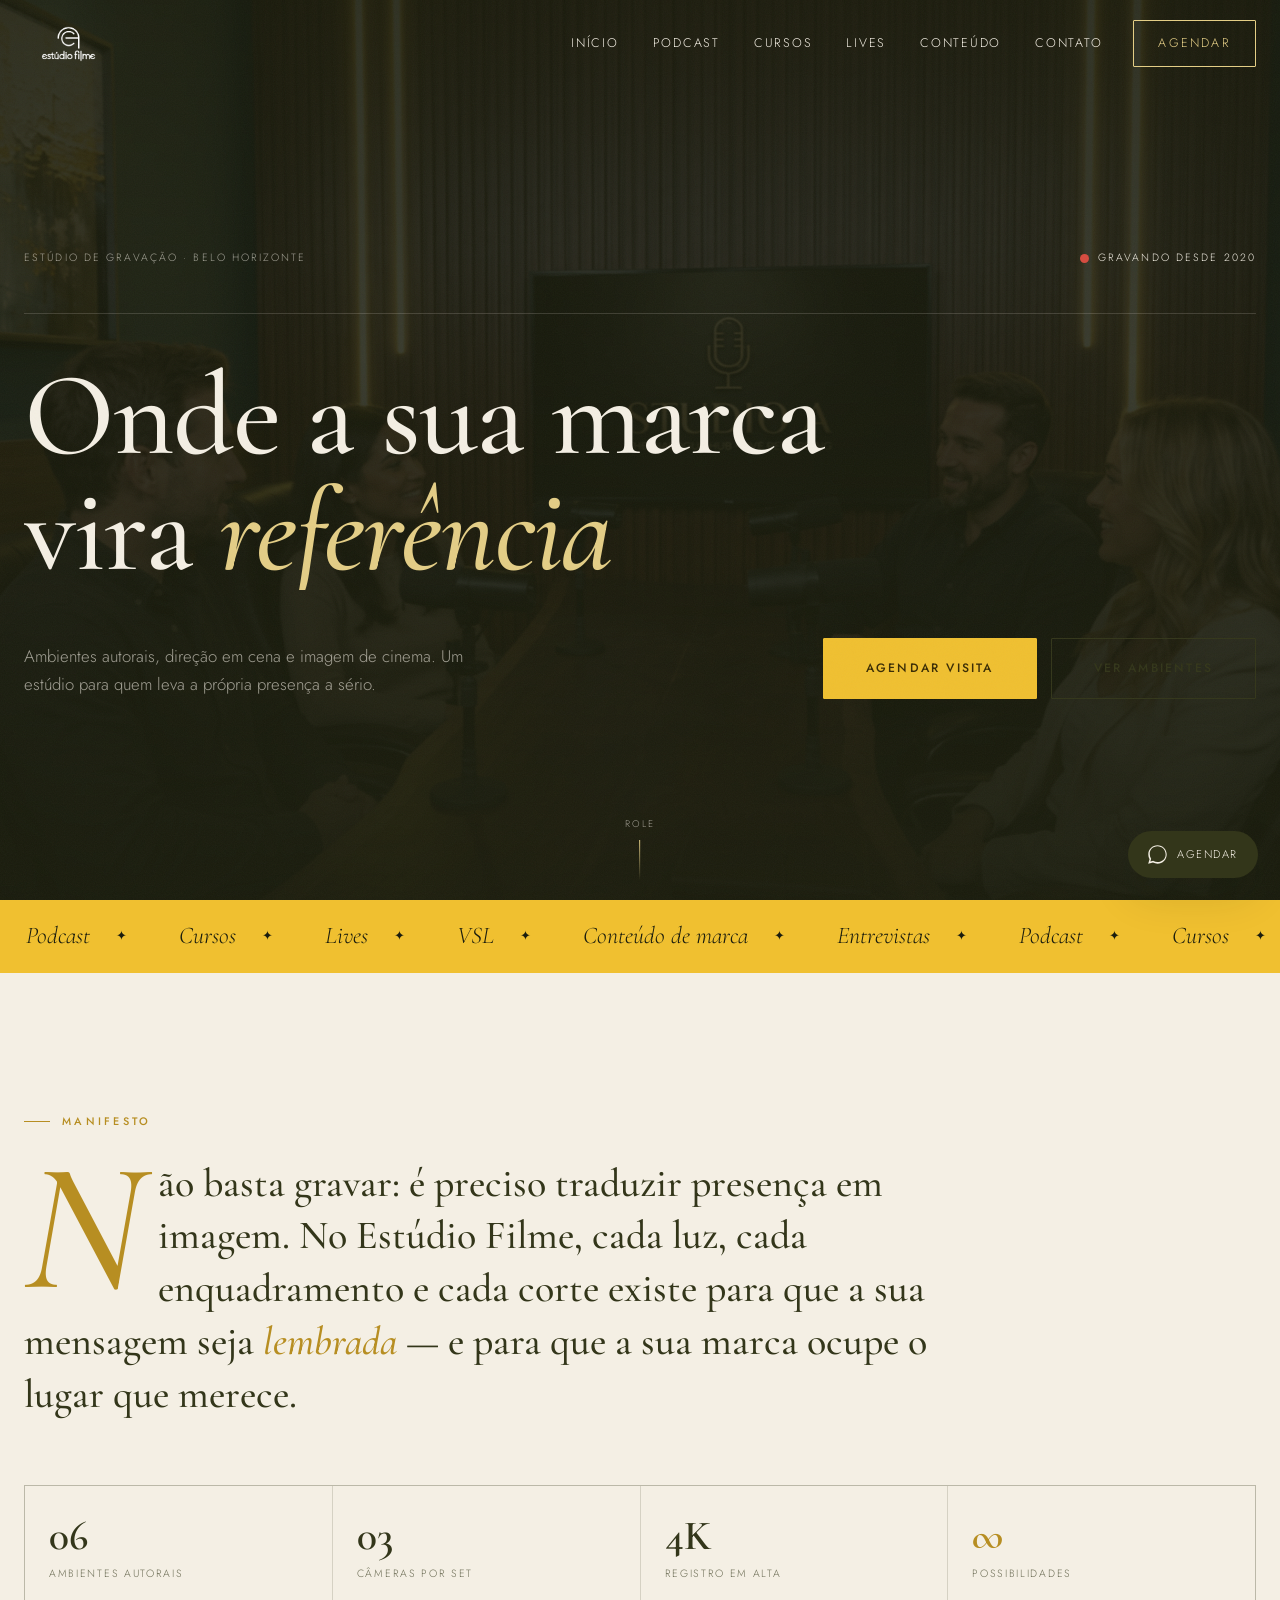
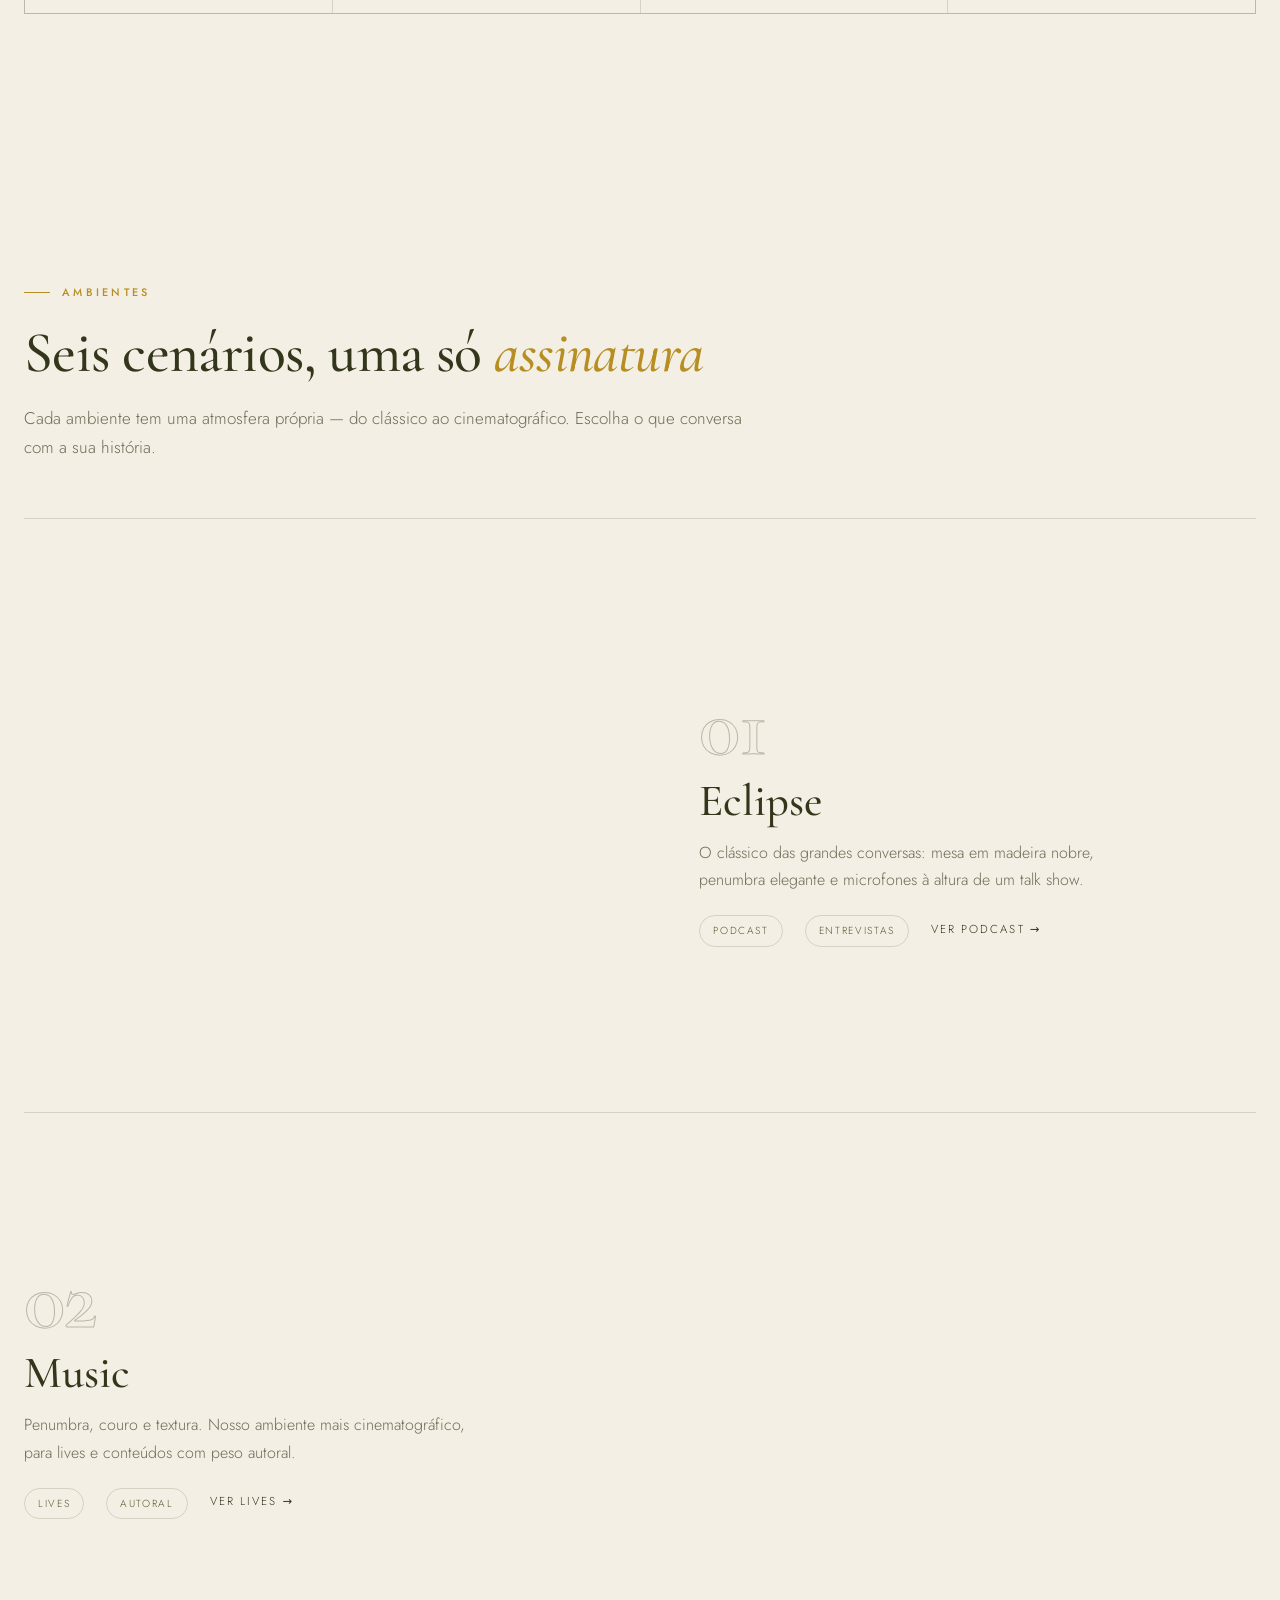
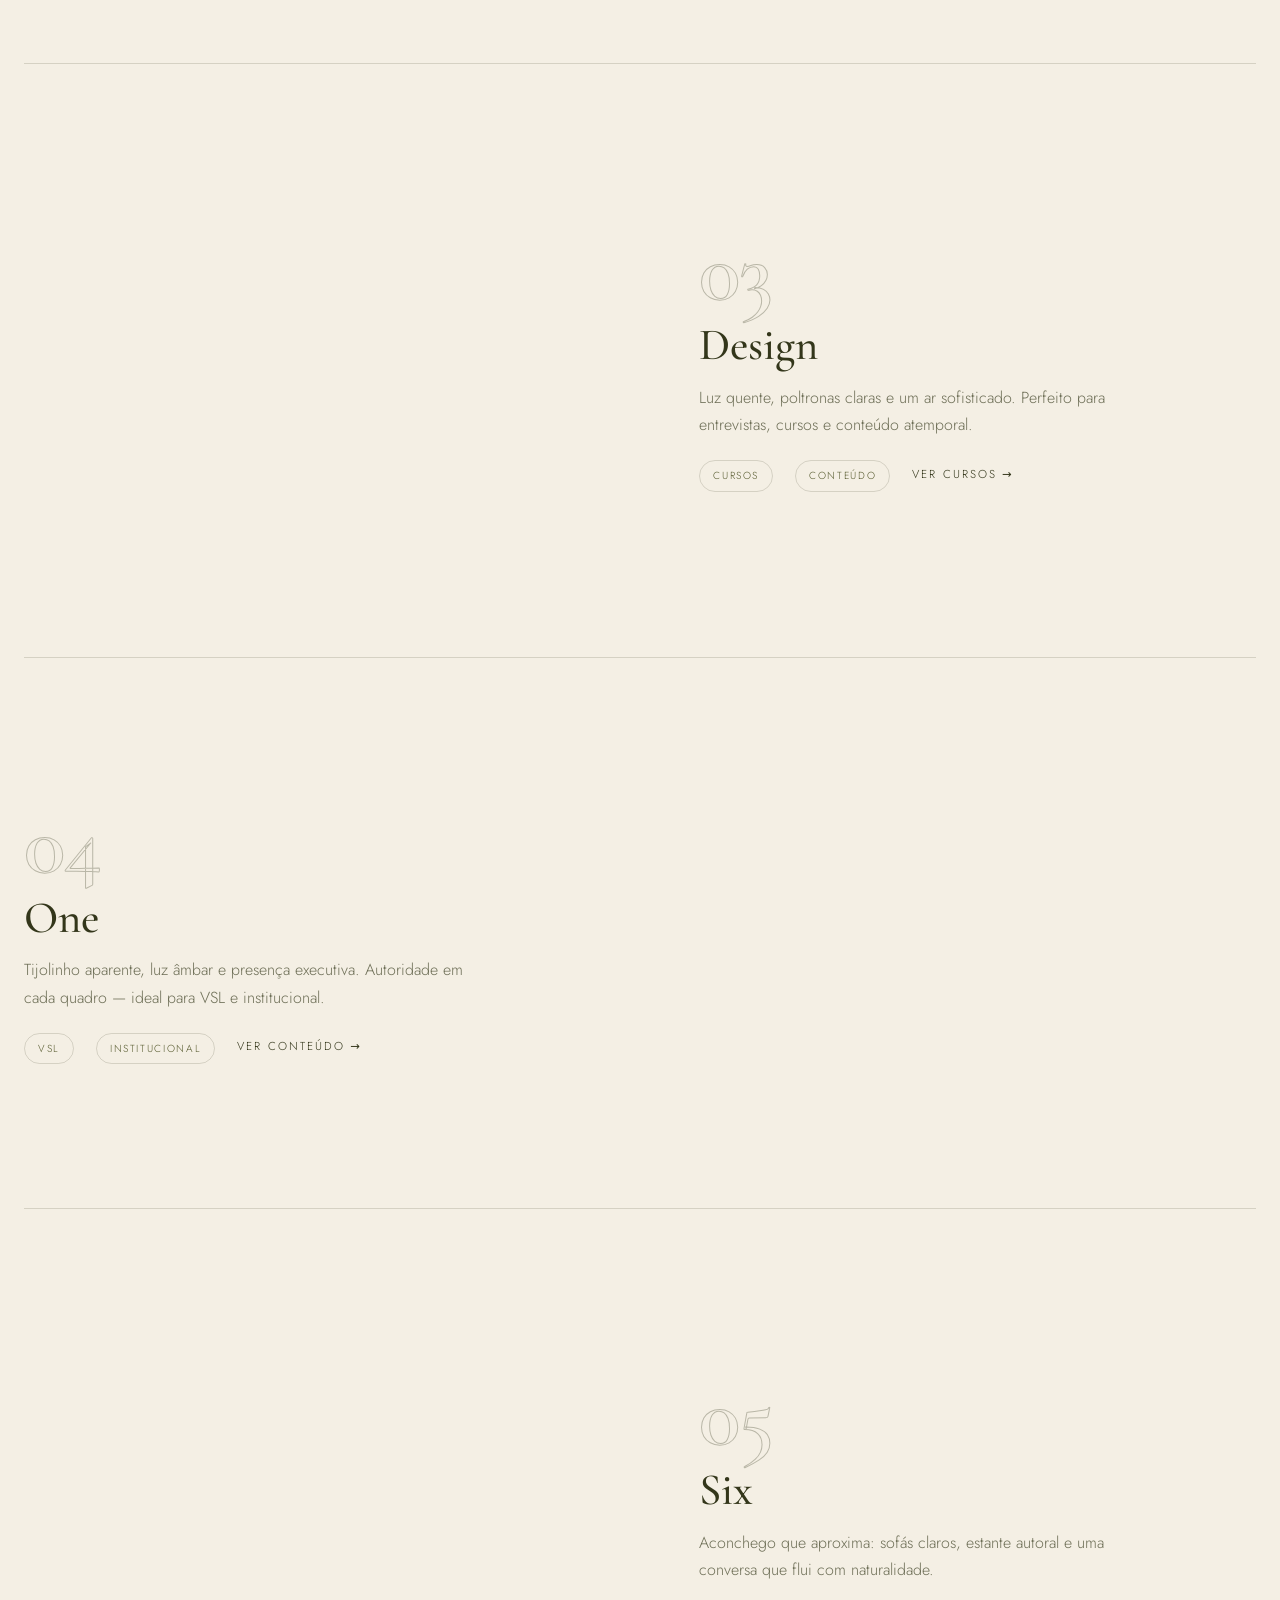
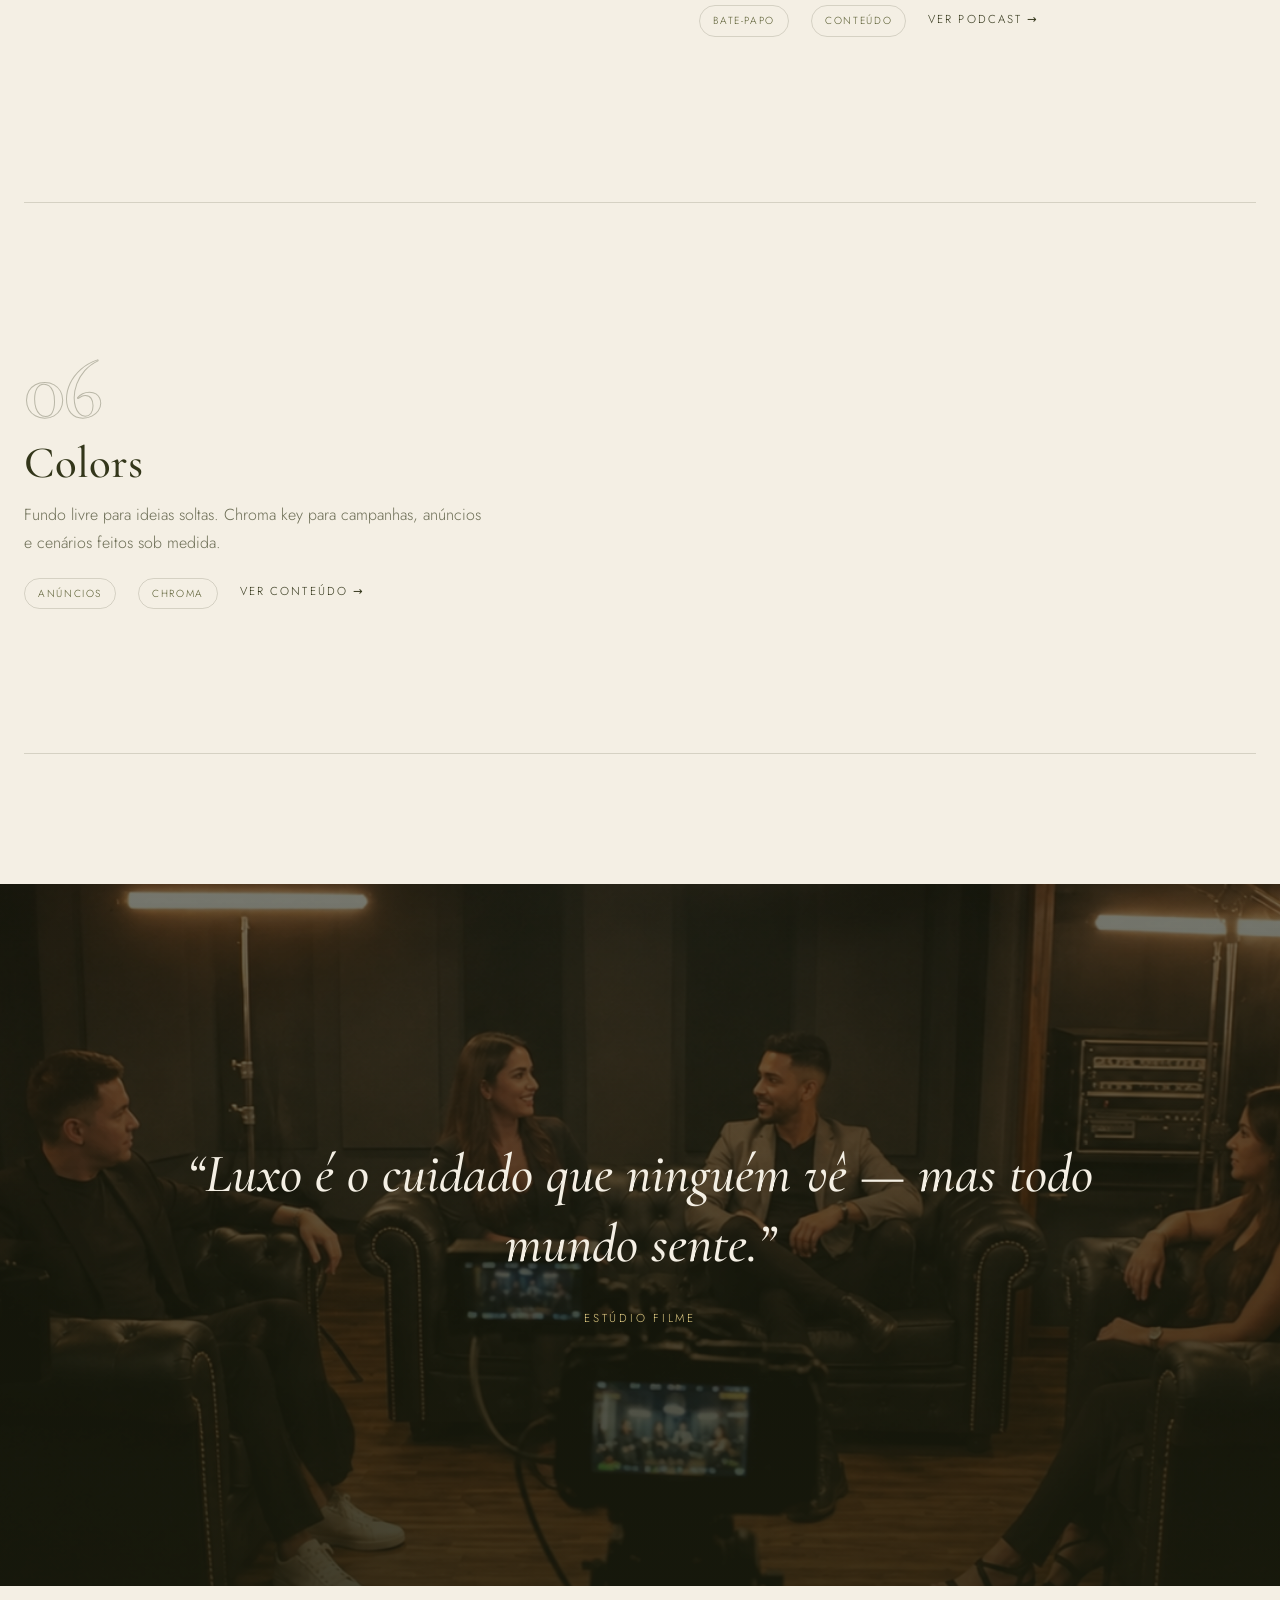
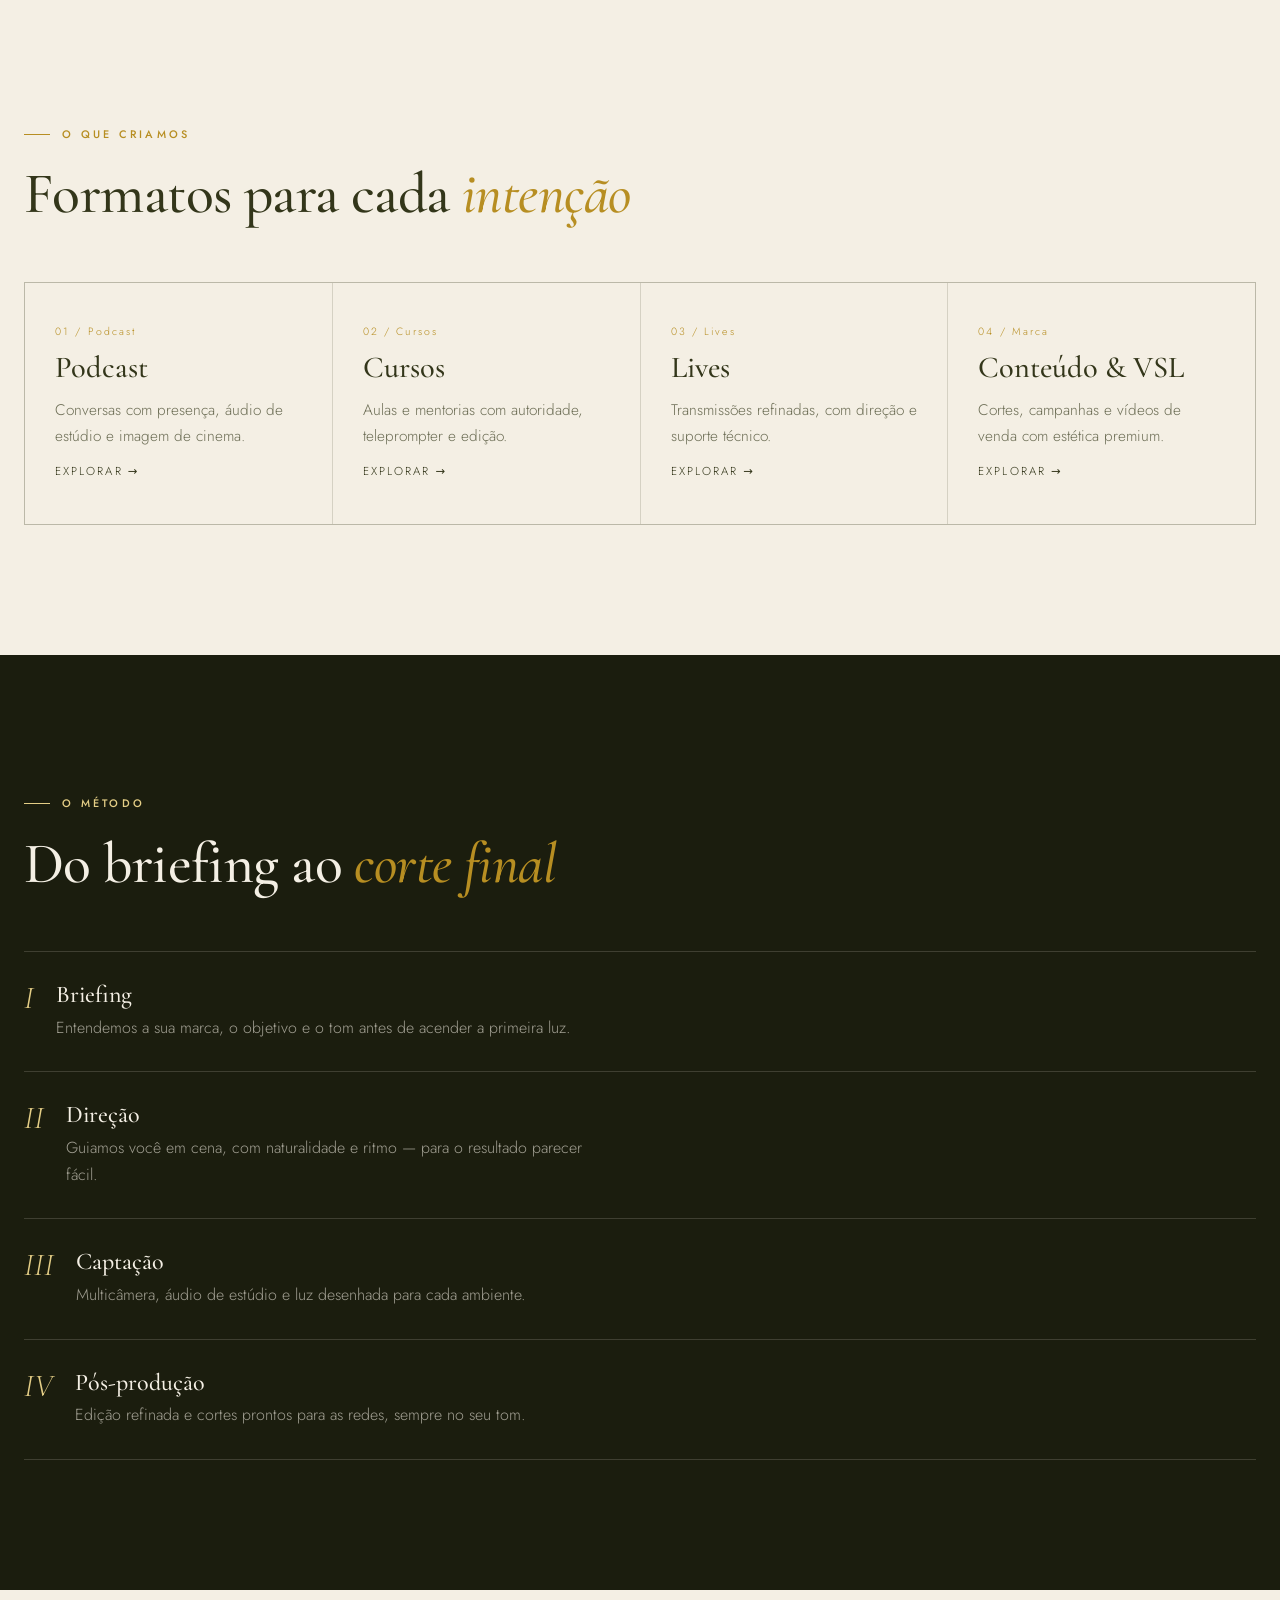
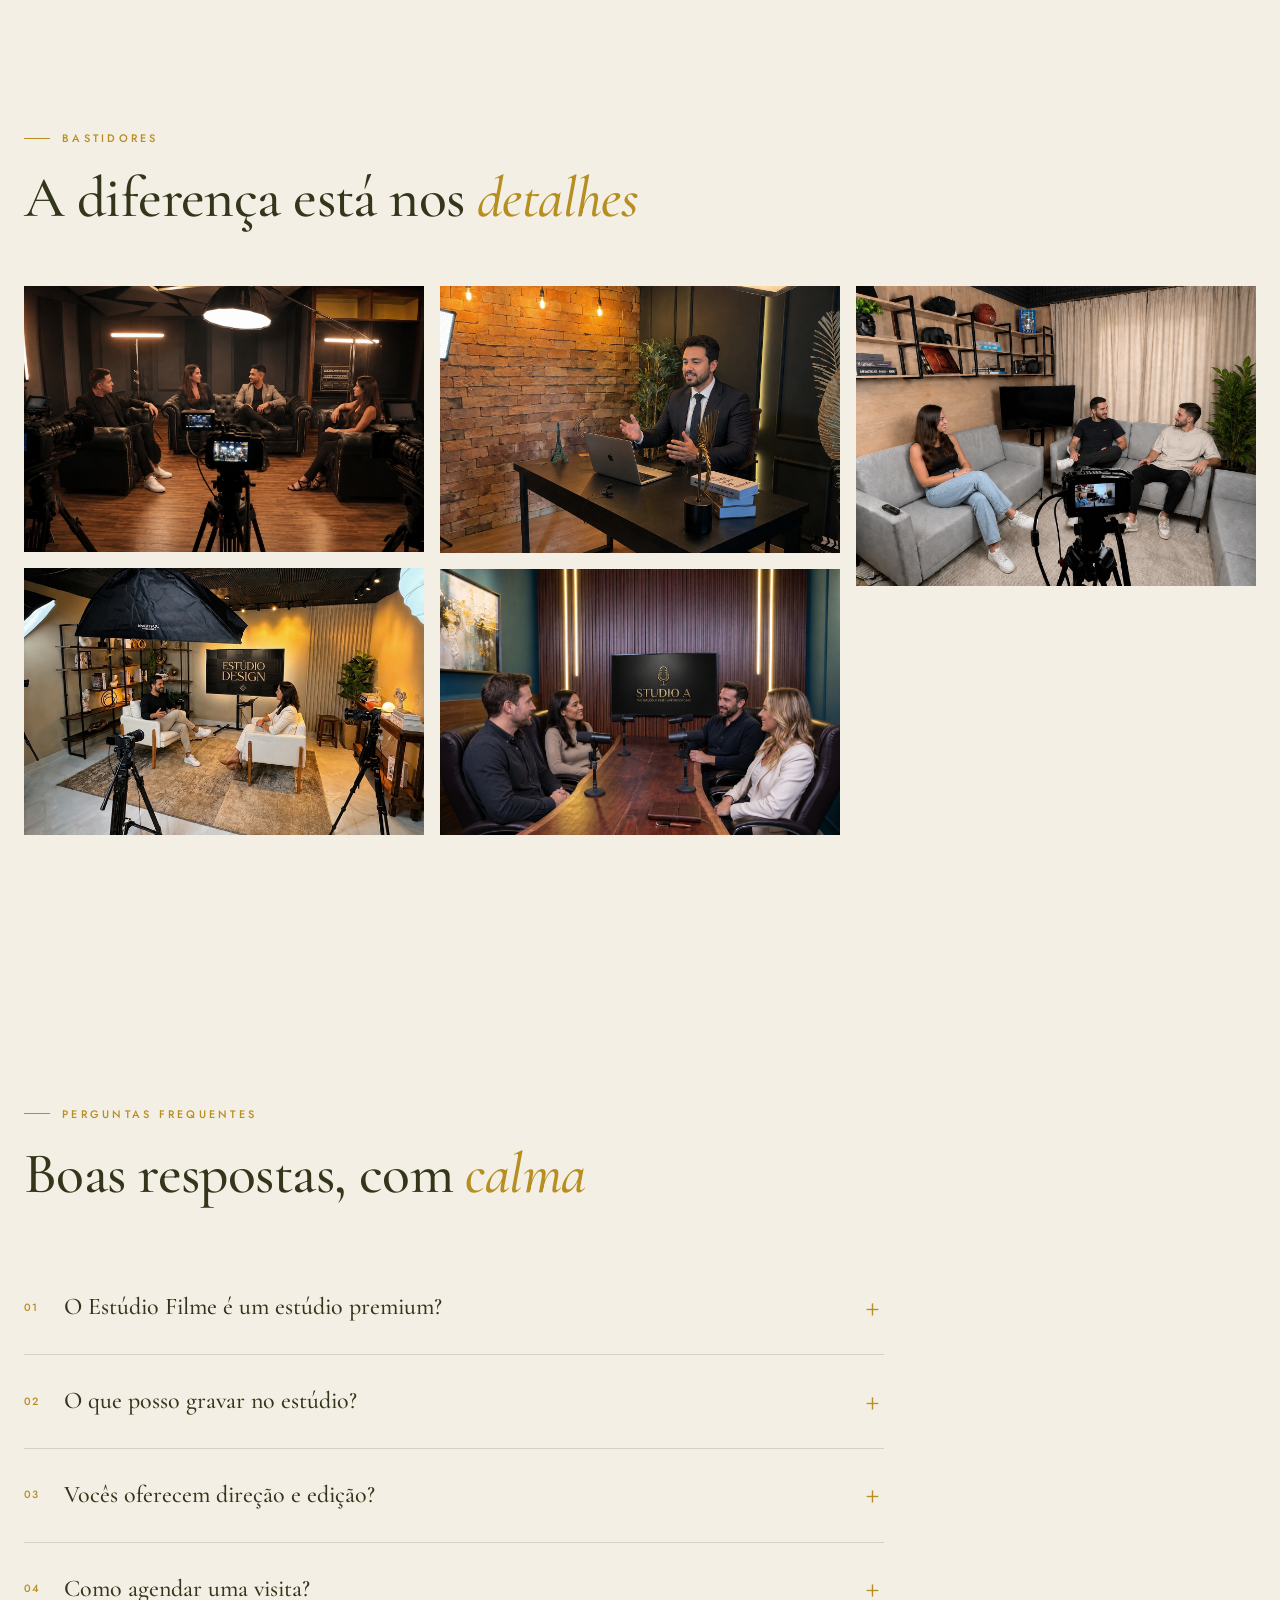
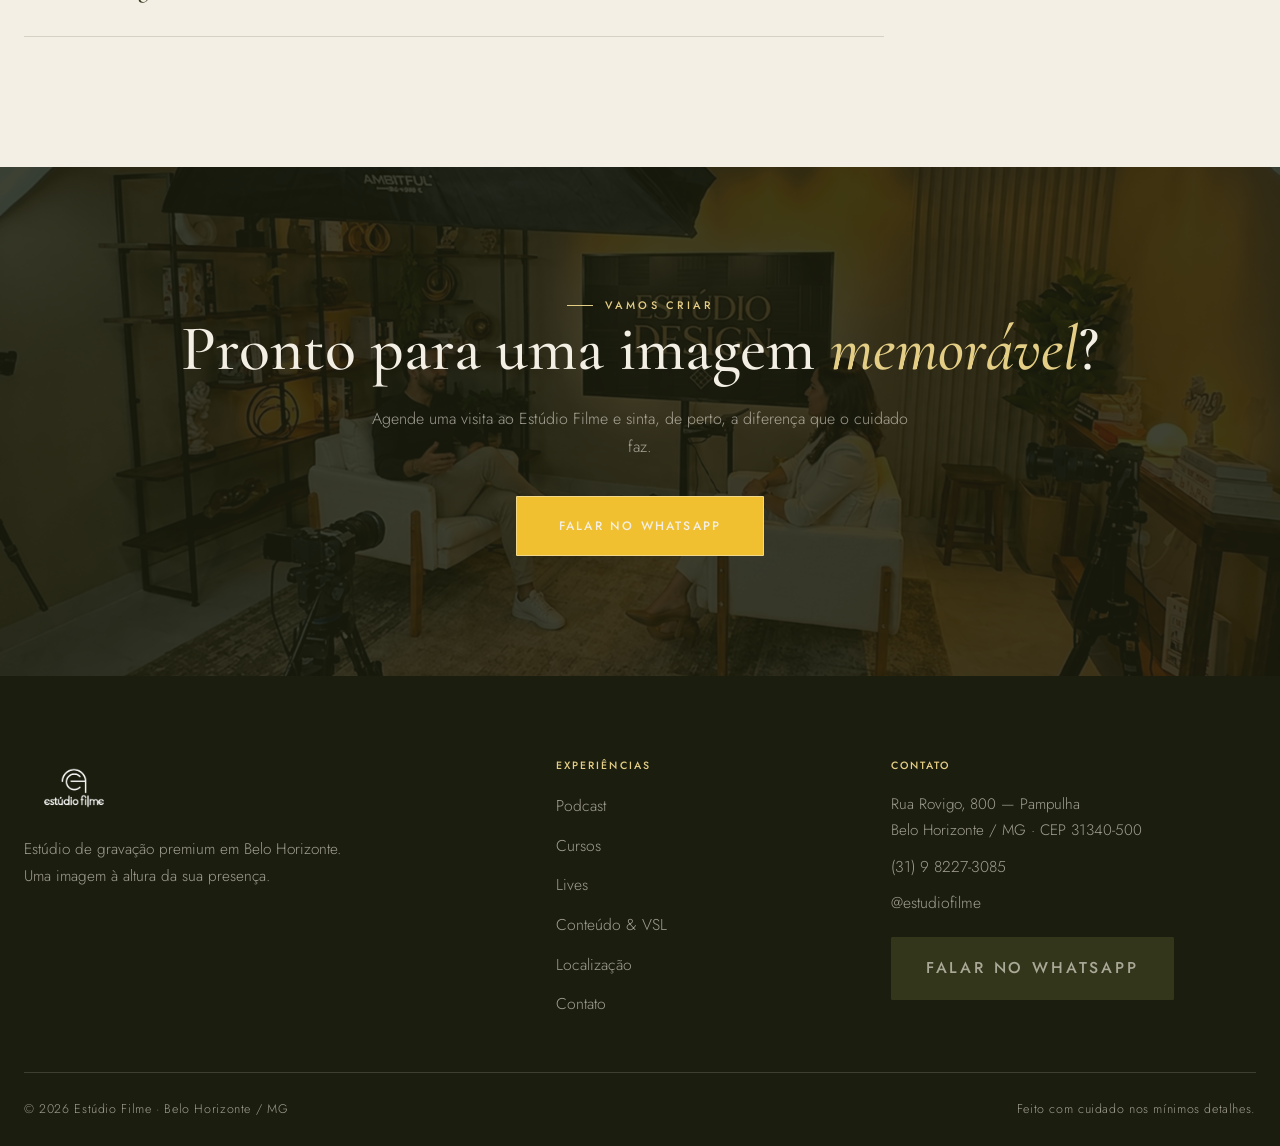
==== commit 767b3de6: "Update -numero" ====
--- a/index.html
+++ b/index.html
@@ -45,7 +45,7 @@
         "url": "https://www.estudiofilme.com.br/",
         "image": "https://www.estudiofilme.com.br/assets/estudio-eclipse.png",
         "logo": "https://www.estudiofilme.com.br/assets/logo.png",
-        "telephone": "+5531997261483",
+        "telephone": "+5531982273085",
         "priceRange": "$$$",
         "address": { "@type": "PostalAddress", "streetAddress": "Rua Rovigo, 800", "addressLocality": "Belo Horizonte", "addressRegion": "MG", "postalCode": "31340-500", "addressCountry": "BR" },
         "geo": { "@type": "GeoCoordinates", "latitude": -19.8601392, "longitude": -43.9840548 },
@@ -93,7 +93,7 @@
           <li><a href="lives/"><span class="idx">04</span>Lives</a></li>
           <li><a href="conteudo/"><span class="idx">05</span>Conteúdo</a></li>
           <li><a href="contato/"><span class="idx">06</span>Contato</a></li>
-          <li><a class="nav-cta" href="https://tintim.link/whatsapp/37ca98e3-c741-49e3-a5a9-5ac7f1c327ac/c7a676eb-f484-4da7-a1aa-356ea77e2d08" target="_blank" rel="noopener">Agendar</a></li>
+          <li><a class="nav-cta" href="https://seupodcast-saas-production.up.railway.app/l?s=estudiofilme.com.br" target="_blank" rel="noopener">Agendar</a></li>
         </ul>
       </nav>
     </div>
@@ -115,7 +115,7 @@
         <div class="hero-foot">
           <p>Ambientes autorais, direção em cena e imagem de cinema. Um estúdio para quem leva a própria presença a sério.</p>
           <div class="hero-actions">
-            <a class="btn btn-gold btn-lg" href="https://tintim.link/whatsapp/37ca98e3-c741-49e3-a5a9-5ac7f1c327ac/c7a676eb-f484-4da7-a1aa-356ea77e2d08" target="_blank" rel="noopener">Agendar visita</a>
+            <a class="btn btn-gold btn-lg" href="https://seupodcast-saas-production.up.railway.app/l?s=estudiofilme.com.br" target="_blank" rel="noopener">Agendar visita</a>
             <a class="btn btn-lg" href="#ambientes">Ver ambientes</a>
           </div>
         </div>
@@ -301,7 +301,7 @@
         <span class="eyebrow on-dark" style="justify-content:center">Vamos criar</span>
         <h2>Pronto para uma imagem <em>memorável</em>?</h2>
         <p>Agende uma visita ao Estúdio Filme e sinta, de perto, a diferença que o cuidado faz.</p>
-        <a class="btn btn-gold btn-lg" href="https://tintim.link/whatsapp/37ca98e3-c741-49e3-a5a9-5ac7f1c327ac/c7a676eb-f484-4da7-a1aa-356ea77e2d08" target="_blank" rel="noopener">Falar no WhatsApp</a>
+        <a class="btn btn-gold btn-lg" href="https://seupodcast-saas-production.up.railway.app/l?s=estudiofilme.com.br" target="_blank" rel="noopener">Falar no WhatsApp</a>
       </div>
     </section>
   </main>
@@ -328,10 +328,10 @@
           <h4>Contato</h4>
           <address class="footer-address">
             <p>Rua Rovigo, 800 — Pampulha<br />Belo Horizonte / MG · CEP 31340-500</p>
-            <p><a href="tel:+5531997261483">(31) 9 9726-1483</a></p>
+            <p><a href="tel:+5531982273085">(31) 9 8227-3085</a></p>
             <p><a href="https://www.instagram.com/estudiofilme" target="_blank" rel="noopener">@estudiofilme</a></p>
           </address>
-          <a class="btn btn-solid" href="https://tintim.link/whatsapp/37ca98e3-c741-49e3-a5a9-5ac7f1c327ac/c7a676eb-f484-4da7-a1aa-356ea77e2d08" target="_blank" rel="noopener">Falar no WhatsApp</a>
+          <a class="btn btn-solid" href="https://seupodcast-saas-production.up.railway.app/l?s=estudiofilme.com.br" target="_blank" rel="noopener">Falar no WhatsApp</a>
         </div>
       </div>
       <div class="footer-bottom">
@@ -343,12 +343,13 @@
     </div>
   </footer>
 
-  <a class="whatsapp-float" href="https://tintim.link/whatsapp/37ca98e3-c741-49e3-a5a9-5ac7f1c327ac/c7a676eb-f484-4da7-a1aa-356ea77e2d08" target="_blank" rel="noopener" aria-label="Falar no WhatsApp">
+  <a class="whatsapp-float" href="https://seupodcast-saas-production.up.railway.app/l?s=estudiofilme.com.br" target="_blank" rel="noopener" aria-label="Falar no WhatsApp">
     <svg viewBox="0 0 32 32" aria-hidden="true"><path d="M16 .4C7.4.4.5 7.3.5 15.9c0 2.8.7 5.5 2.1 7.9L.3 31.7l8.1-2.1c2.3 1.3 4.9 1.9 7.6 1.9 8.6 0 15.5-6.9 15.5-15.5S24.6.4 16 .4zm0 28.3c-2.4 0-4.7-.6-6.7-1.8l-.5-.3-4.8 1.3 1.3-4.7-.3-.5c-1.3-2.1-2-4.5-2-6.9C2.3 8.3 8.4 2.3 16 2.3S29.7 8.3 29.7 16 23.6 28.7 16 28.7z"/></svg>
     <span class="wf-label">Agendar</span>
   </a>
   <button class="to-top" aria-label="Voltar ao topo"><svg viewBox="0 0 24 24" width="18" height="18" fill="none" stroke="currentColor" stroke-width="1.6"><path d="M12 19V5M5 12l7-7 7 7"/></svg></button>
 
   <script src="script.js" defer></script>
+  <script src="/track.js" defer></script>
 </body>
 </html>
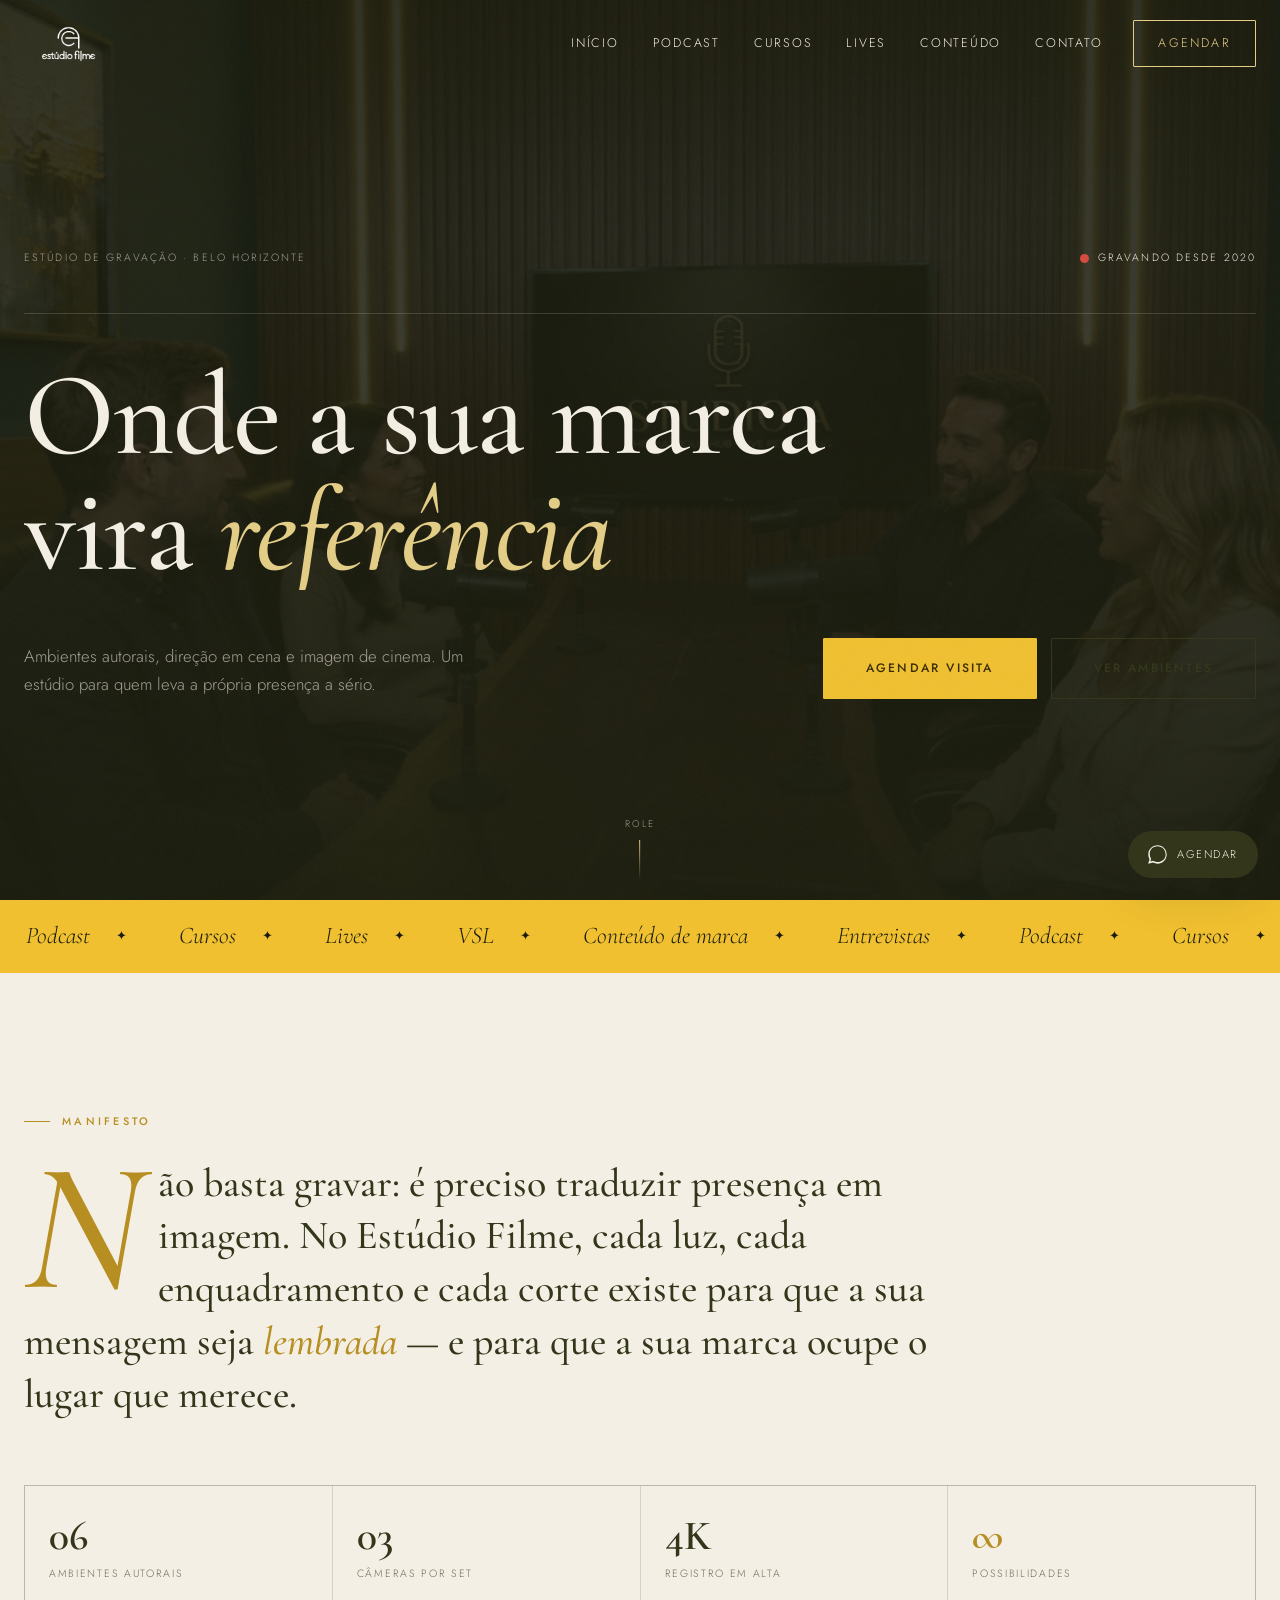
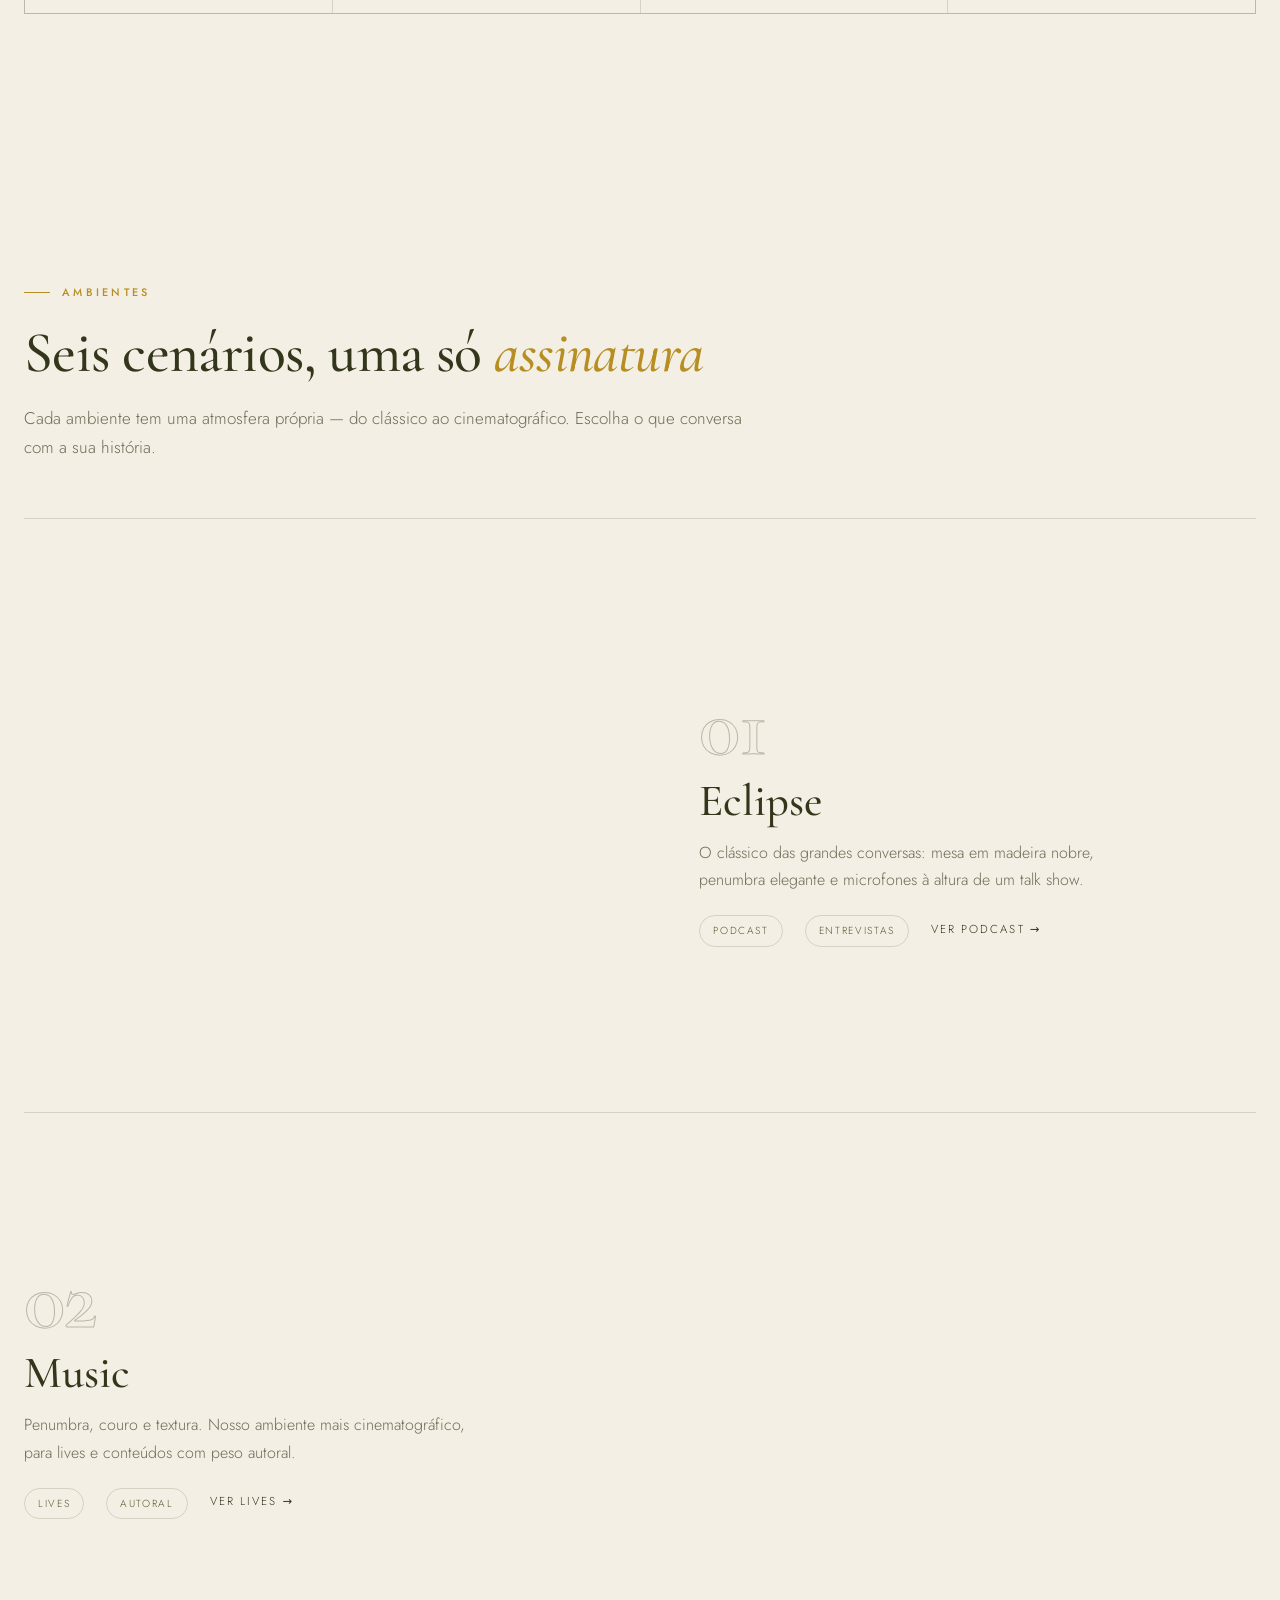
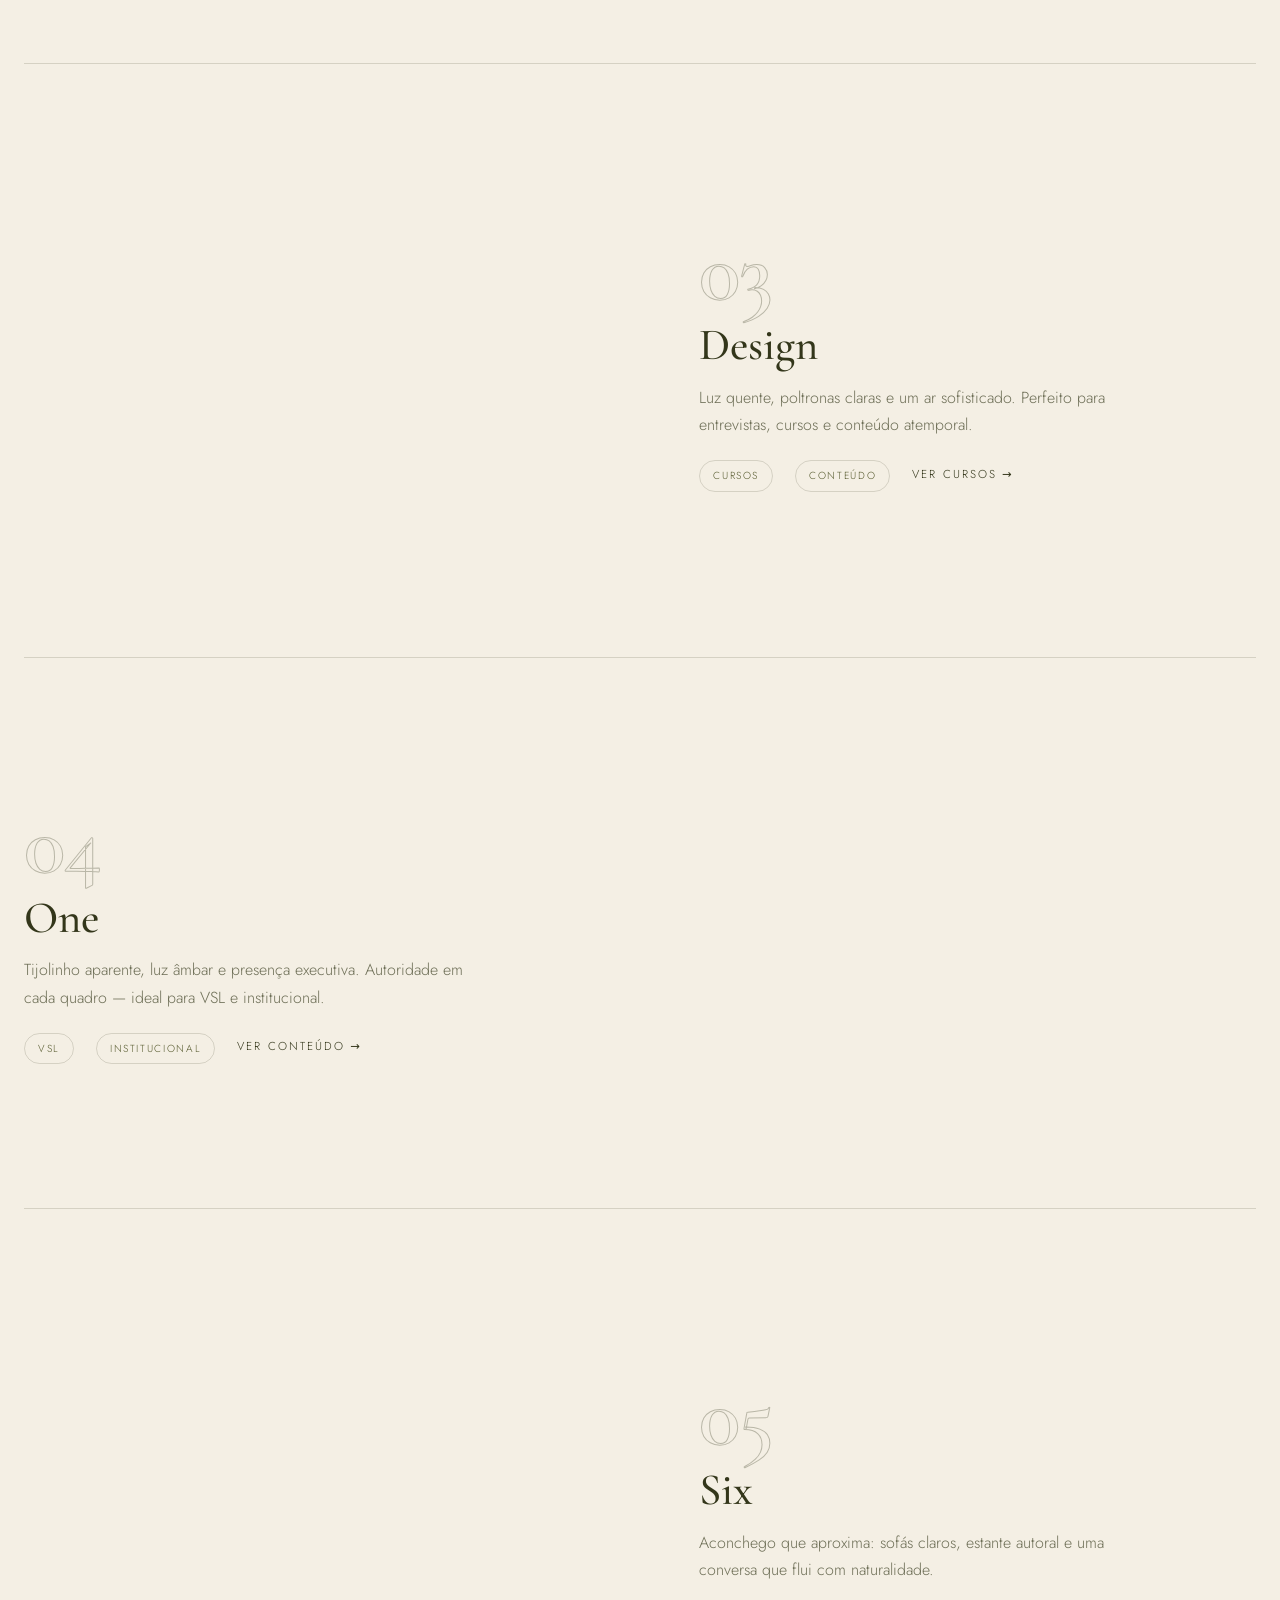
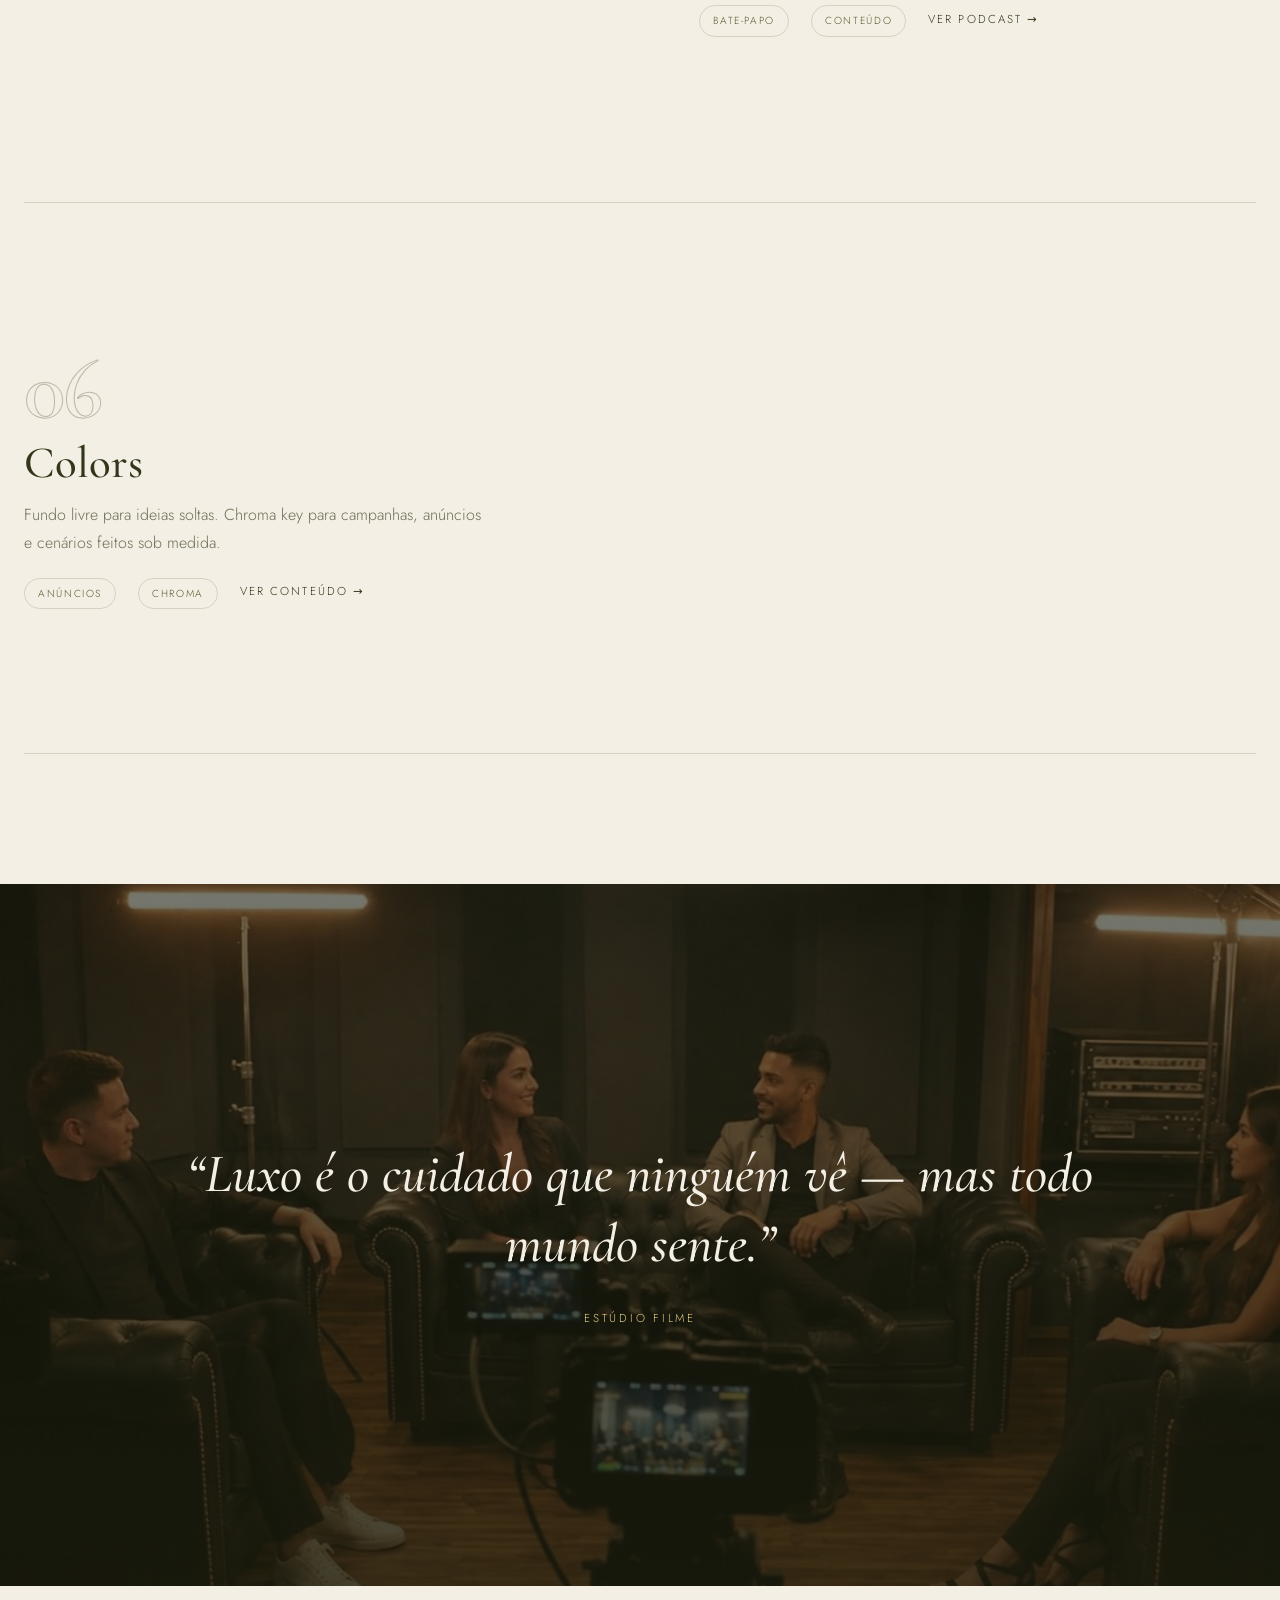
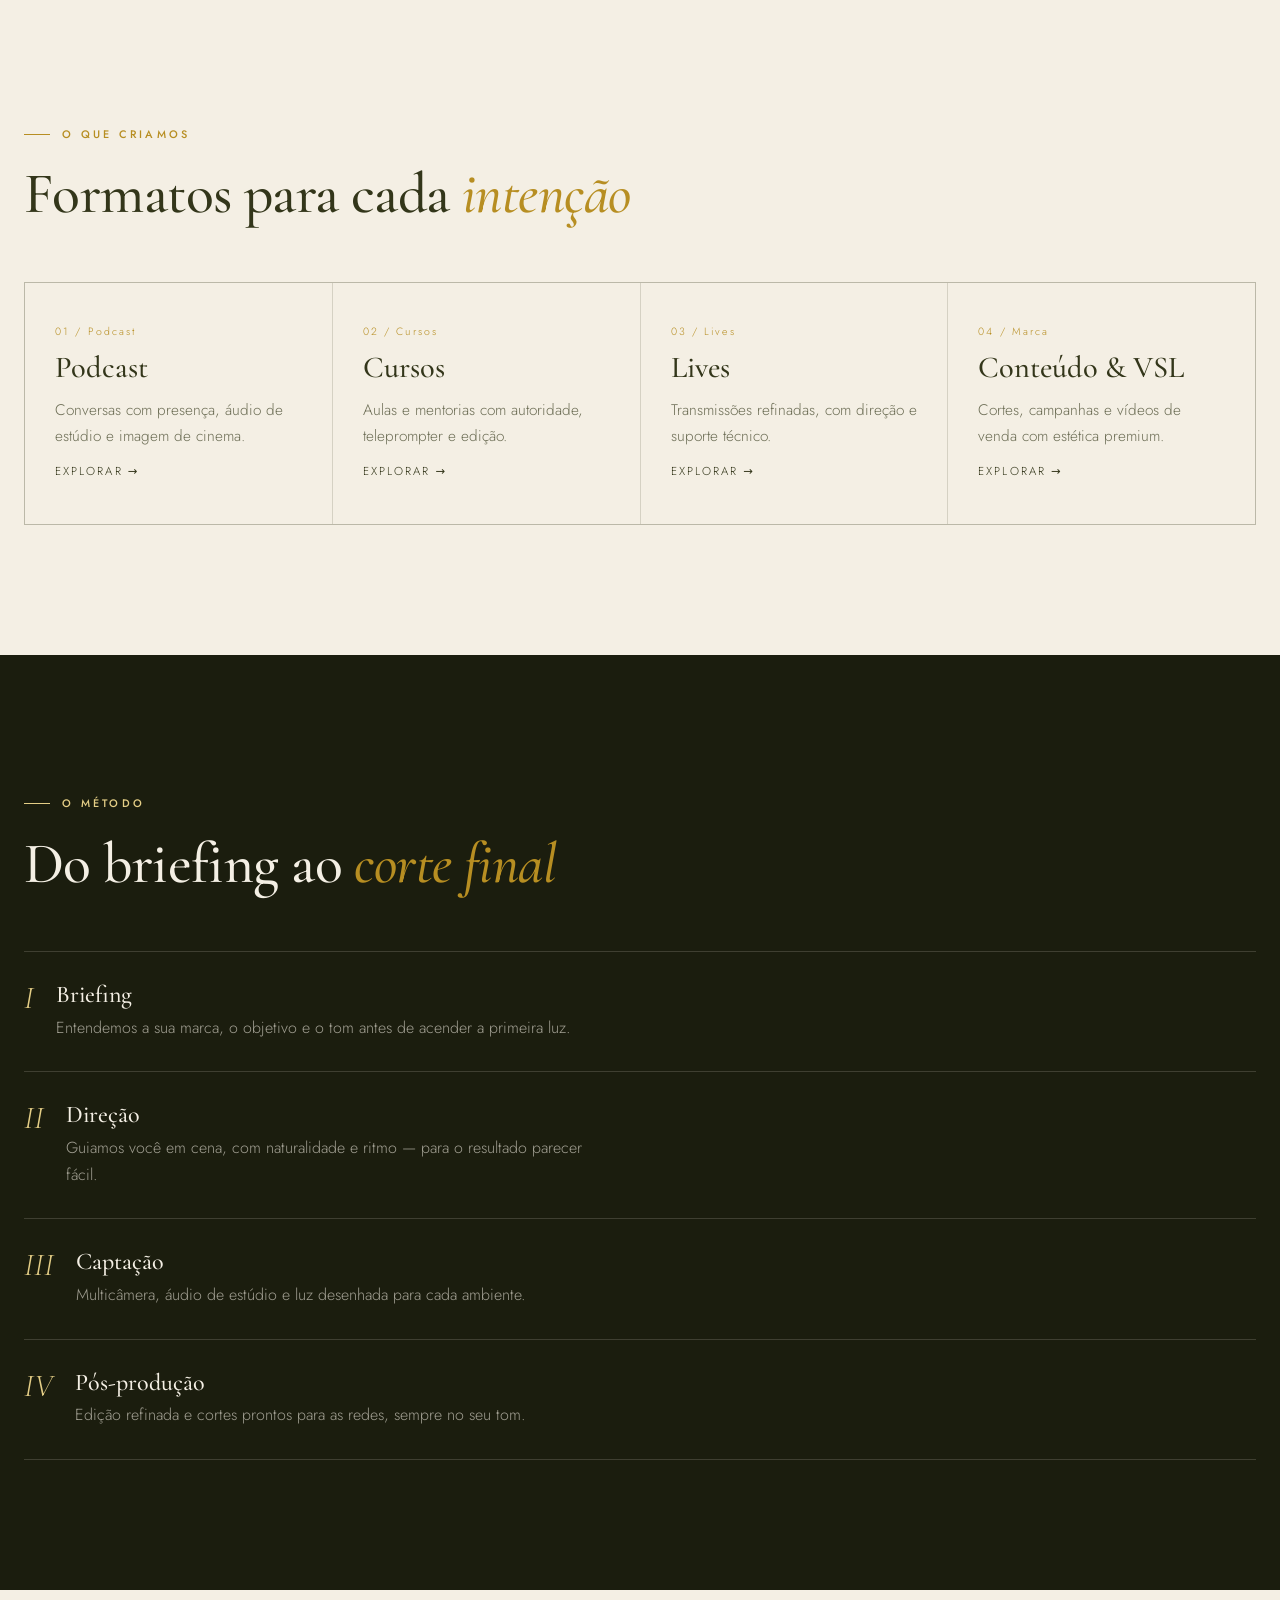
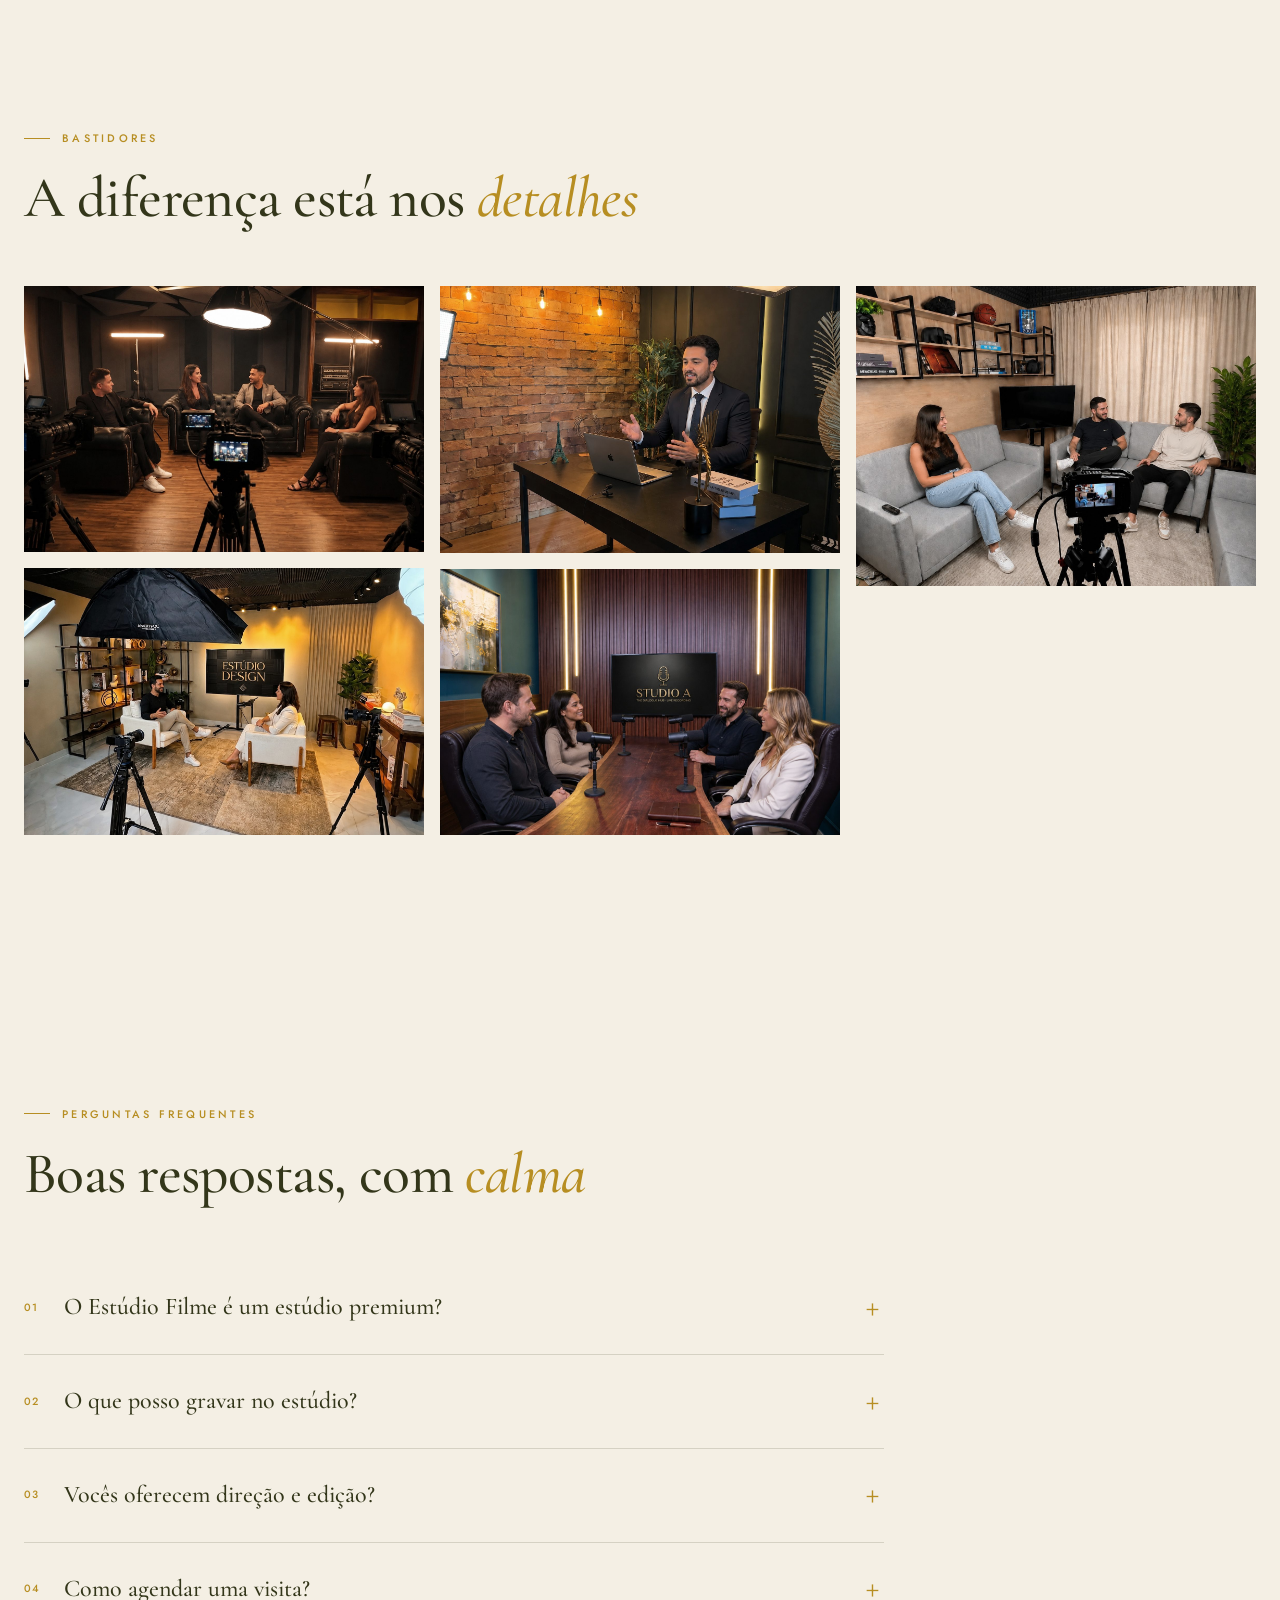
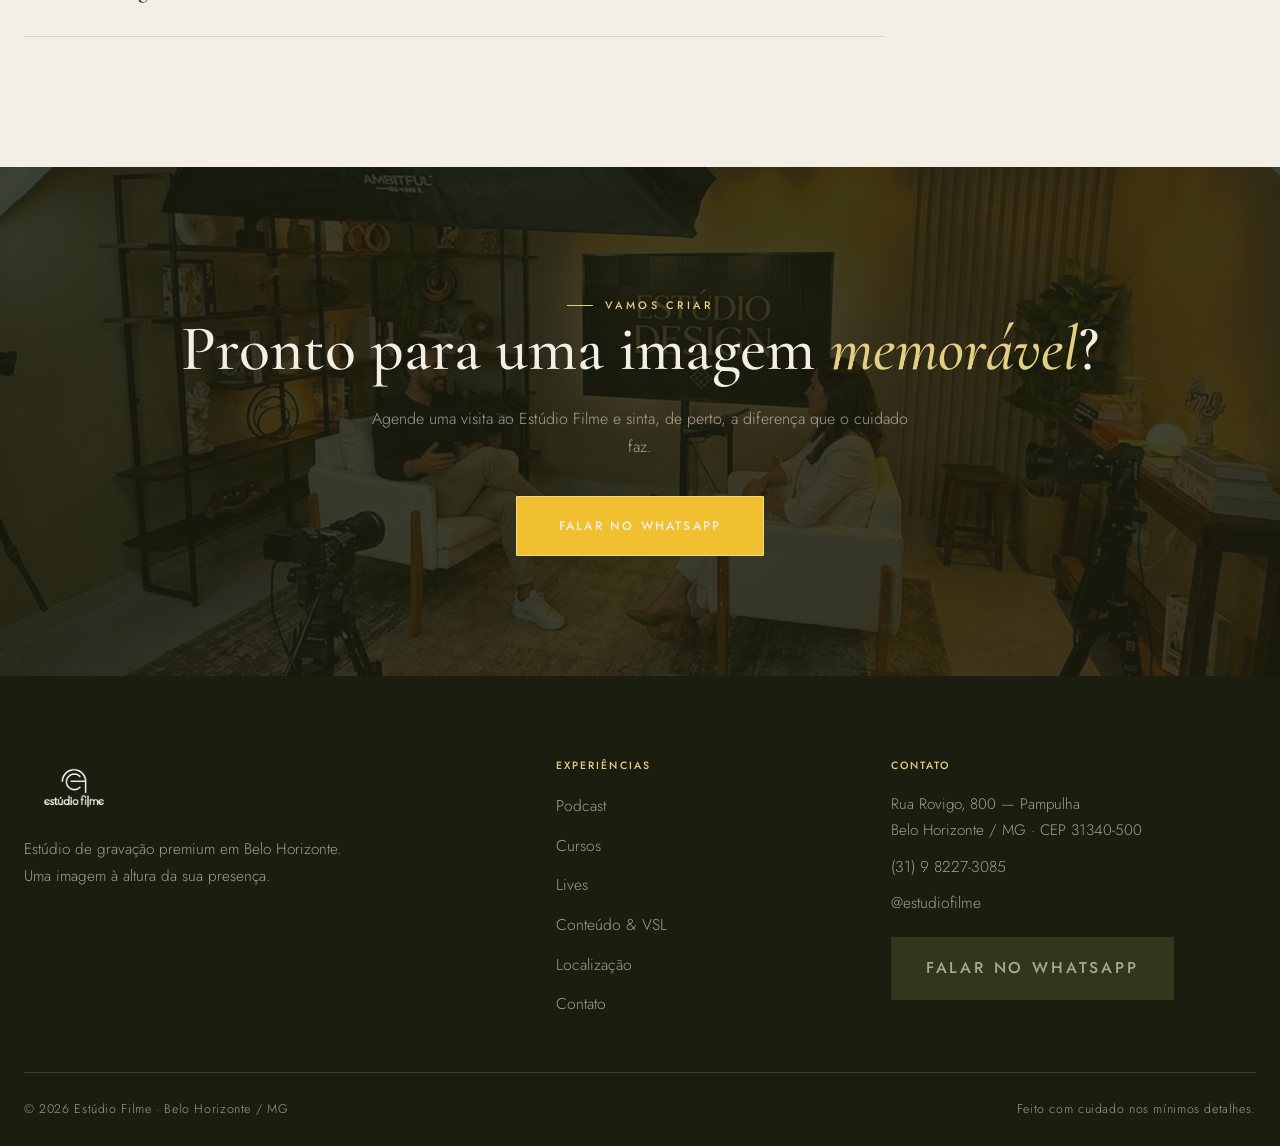
==== commit 1d4f6627: "update-GTM e imagens leves" ====
--- a/index.html
+++ b/index.html
@@ -1,6 +1,10 @@
 <!DOCTYPE html>
 <html lang="pt-BR">
 <head>
+  <!-- Google Tag Manager -->
+  <script>(function(w,d,s,l,i){w[l]=w[l]||[];w[l].push({'gtm.start':new Date().getTime(),event:'gtm.js'});var f=d.getElementsByTagName(s)[0],j=d.createElement(s),dl=l!='dataLayer'?'&l='+l:'';j.async=true;j.src='https://www.googletagmanager.com/gtm.js?id='+i+dl;f.parentNode.insertBefore(j,f);})(window,document,'script','dataLayer','GTM-W6CDV4F4');</script>
+  <!-- End Google Tag Manager -->
+
   <meta charset="UTF-8" />
   <meta name="viewport" content="width=device-width, initial-scale=1.0" />
   <meta name="theme-color" content="#1B1D0E" />
@@ -20,7 +24,7 @@
   <meta property="og:title" content="Estúdio Filme — Estúdio de Gravação Premium em Belo Horizonte" />
   <meta property="og:description" content="Ambientes autorais e imagem de cinema para a sua marca. Belo Horizonte." />
   <meta property="og:url" content="https://www.estudiofilme.com.br/" />
-  <meta property="og:image" content="https://www.estudiofilme.com.br/assets/estudio-eclipse.png" />
+  <meta property="og:image" content="https://www.estudiofilme.com.br/assets/estudio-eclipse.jpg" />
 
   <link rel="icon" type="image/png" href="assets/favicon.png" />
   <link rel="apple-touch-icon" href="assets/favicon.png" />
@@ -30,7 +34,8 @@
 
   <link rel="preconnect" href="https://fonts.googleapis.com" />
   <link rel="preconnect" href="https://fonts.gstatic.com" crossorigin />
-  <link href="https://fonts.googleapis.com/css2?family=Cormorant+Garamond:ital,wght@0,500;0,600;1,500;1,600&family=Jost:wght@300;400;500&display=swap" rel="stylesheet" />
+  <link href="https://fonts.googleapis.com/css2?family=Cormorant+Garamond:ital,wght@0,500;0,600;1,500;1,600&family=Jost:wght@300;400;500&display=swap" rel="stylesheet" media="print" onload="this.media='all'" />
+  <noscript><link href="https://fonts.googleapis.com/css2?family=Cormorant+Garamond:ital,wght@0,500;0,600;1,500;1,600&family=Jost:wght@300;400;500&display=swap" rel="stylesheet" /></noscript>
   <link rel="stylesheet" href="style.css" />
 
   <script type="application/ld+json">
@@ -43,7 +48,7 @@
         "name": "Estúdio Filme",
         "description": "Estúdio de gravação premium em Belo Horizonte para podcasts, cursos, lives e conteúdo de marca, com ambientes autorais e imagem de cinema.",
         "url": "https://www.estudiofilme.com.br/",
-        "image": "https://www.estudiofilme.com.br/assets/estudio-eclipse.png",
+        "image": "https://www.estudiofilme.com.br/assets/estudio-eclipse.jpg",
         "logo": "https://www.estudiofilme.com.br/assets/logo.png",
         "telephone": "+5531982273085",
         "priceRange": "$$$",
@@ -74,9 +79,14 @@
     ]
   }
   </script>
+  <link rel="preload" as="image" href="assets/estudio-eclipse.jpg" fetchpriority="high" />
 </head>
 
 <body>
+  <!-- Google Tag Manager (noscript) -->
+  <noscript><iframe src="https://www.googletagmanager.com/ns.html?id=GTM-W6CDV4F4" height="0" width="0" style="display:none;visibility:hidden"></iframe></noscript>
+  <!-- End Google Tag Manager (noscript) -->
+
   <div id="preloader"><span class="pre-line"></span><img src="assets/logo.png" alt="Estúdio Filme" /></div>
   <div class="progress" aria-hidden="true"></div>
   <div class="grain" aria-hidden="true"></div>
@@ -102,7 +112,7 @@
   <main>
     <!-- ===================== HERO ===================== -->
     <section class="hero" id="inicio">
-      <div class="hero-bg"><img src="assets/estudio-eclipse.png" alt="Estúdio Filme — set de podcast Studio A" data-parallax="0.06" /></div>
+      <div class="hero-bg"><img src="assets/estudio-eclipse.jpg" alt="Estúdio Filme — set de podcast Studio A" data-parallax="0.06" /></div>
       <div class="container hero-inner">
         <div class="hero-kicker">
           <span class="tag">Estúdio de gravação · Belo Horizonte</span>
@@ -158,7 +168,7 @@
 
         <div class="amb">
           <div class="amb-row">
-            <div class="amb-media reveal-img"><span class="corners" aria-hidden="true"><i></i><i></i><i></i><i></i></span><div class="ph"><img src="assets/estudio-eclipse.png" alt="Estúdio Eclipse — set de podcast Studio A" loading="lazy" /></div><span class="cap">Studio A · Podcast</span></div>
+            <div class="amb-media reveal-img"><span class="corners" aria-hidden="true"><i></i><i></i><i></i><i></i></span><div class="ph"><img src="assets/estudio-eclipse.jpg" alt="Estúdio Eclipse — set de podcast Studio A" loading="lazy" /></div><span class="cap">Studio A · Podcast</span></div>
             <div class="amb-body reveal">
               <div class="amb-index">01</div>
               <h3>Eclipse</h3>
@@ -168,7 +178,7 @@
           </div>
 
           <div class="amb-row rev">
-            <div class="amb-media reveal-img"><span class="corners" aria-hidden="true"><i></i><i></i><i></i><i></i></span><div class="ph"><img src="assets/estudio-music.png" alt="Estúdio Music — sofás de couro e clima cinematográfico" loading="lazy" /></div><span class="cap">Music · Cinemático</span></div>
+            <div class="amb-media reveal-img"><span class="corners" aria-hidden="true"><i></i><i></i><i></i><i></i></span><div class="ph"><img src="assets/estudio-music.jpg" alt="Estúdio Music — sofás de couro e clima cinematográfico" loading="lazy" /></div><span class="cap">Music · Cinemático</span></div>
             <div class="amb-body reveal">
               <div class="amb-index">02</div>
               <h3>Music</h3>
@@ -178,7 +188,7 @@
           </div>
 
           <div class="amb-row">
-            <div class="amb-media reveal-img"><span class="corners" aria-hidden="true"><i></i><i></i><i></i><i></i></span><div class="ph"><img src="assets/estudio-design.png" alt="Estúdio Design — entrevista em ambiente claro e sofisticado" loading="lazy" /></div><span class="cap">Design · Entrevista</span></div>
+            <div class="amb-media reveal-img"><span class="corners" aria-hidden="true"><i></i><i></i><i></i><i></i></span><div class="ph"><img src="assets/estudio-design.jpg" alt="Estúdio Design — entrevista em ambiente claro e sofisticado" loading="lazy" /></div><span class="cap">Design · Entrevista</span></div>
             <div class="amb-body reveal">
               <div class="amb-index">03</div>
               <h3>Design</h3>
@@ -188,7 +198,7 @@
           </div>
 
           <div class="amb-row rev">
-            <div class="amb-media reveal-img"><span class="corners" aria-hidden="true"><i></i><i></i><i></i><i></i></span><div class="ph"><img src="assets/estudio-one.png" alt="Estúdio One — set executivo com parede de tijolinhos" loading="lazy" /></div><span class="cap">One · Executivo</span></div>
+            <div class="amb-media reveal-img"><span class="corners" aria-hidden="true"><i></i><i></i><i></i><i></i></span><div class="ph"><img src="assets/estudio-one.jpg" alt="Estúdio One — set executivo com parede de tijolinhos" loading="lazy" /></div><span class="cap">One · Executivo</span></div>
             <div class="amb-body reveal">
               <div class="amb-index">04</div>
               <h3>One</h3>
@@ -198,7 +208,7 @@
           </div>
 
           <div class="amb-row">
-            <div class="amb-media reveal-img"><span class="corners" aria-hidden="true"><i></i><i></i><i></i><i></i></span><div class="ph"><img src="assets/estudio-six.png" alt="Estúdio Six — ambiente intimista e acolhedor" loading="lazy" /></div><span class="cap">Six · Intimista</span></div>
+            <div class="amb-media reveal-img"><span class="corners" aria-hidden="true"><i></i><i></i><i></i><i></i></span><div class="ph"><img src="assets/estudio-six.jpg" alt="Estúdio Six — ambiente intimista e acolhedor" loading="lazy" /></div><span class="cap">Six · Intimista</span></div>
             <div class="amb-body reveal">
               <div class="amb-index">05</div>
               <h3>Six</h3>
@@ -208,7 +218,7 @@
           </div>
 
           <div class="amb-row rev">
-            <div class="amb-media reveal-img"><span class="corners" aria-hidden="true"><i></i><i></i><i></i><i></i></span><div class="ph"><img src="assets/estudio-colors.png" alt="Estúdio Colors — fundo croma para campanhas" loading="lazy" /></div><span class="cap">Colors · Chroma</span></div>
+            <div class="amb-media reveal-img"><span class="corners" aria-hidden="true"><i></i><i></i><i></i><i></i></span><div class="ph"><img src="assets/estudio-colors.jpg" alt="Estúdio Colors — fundo croma para campanhas" loading="lazy" /></div><span class="cap">Colors · Chroma</span></div>
             <div class="amb-body reveal">
               <div class="amb-index">06</div>
               <h3>Colors</h3>
@@ -222,7 +232,7 @@
 
     <!-- ===================== BANDA CINEMATOGRÁFICA ===================== -->
     <section class="filmband">
-      <div class="bg"><img src="assets/estudio-music.png" alt="" data-parallax="0.1" aria-hidden="true" /></div>
+      <div class="bg"><img src="assets/estudio-music.jpg" alt="" data-parallax="0.1" aria-hidden="true" /></div>
       <div class="inner reveal">
         <blockquote>“Luxo é o cuidado que ninguém vê — mas todo mundo sente.”</blockquote>
         <cite>Estúdio Filme</cite>
@@ -269,11 +279,11 @@
           <h2>A diferença está nos <em>detalhes</em></h2>
         </div>
         <div class="gallery">
-          <figure class="g-item reveal"><img src="assets/estudio-music.png" alt="Bastidores do Estúdio Music" loading="lazy" /><figcaption>Music · Cinemático</figcaption></figure>
-          <figure class="g-item reveal"><img src="assets/estudio-design.png" alt="Bastidores do Estúdio Design" loading="lazy" /><figcaption>Design · Entrevista</figcaption></figure>
-          <figure class="g-item reveal"><img src="assets/estudio-one.png" alt="Bastidores do Estúdio One" loading="lazy" /><figcaption>One · Executivo</figcaption></figure>
-          <figure class="g-item reveal"><img src="assets/estudio-eclipse.png" alt="Bastidores do Estúdio Eclipse" loading="lazy" /><figcaption>Eclipse · Studio A</figcaption></figure>
-          <figure class="g-item reveal"><img src="assets/estudio-six.png" alt="Bastidores do Estúdio Six" loading="lazy" /><figcaption>Six · Intimista</figcaption></figure>
+          <figure class="g-item reveal"><img src="assets/estudio-music.jpg" alt="Bastidores do Estúdio Music" loading="lazy" /><figcaption>Music · Cinemático</figcaption></figure>
+          <figure class="g-item reveal"><img src="assets/estudio-design.jpg" alt="Bastidores do Estúdio Design" loading="lazy" /><figcaption>Design · Entrevista</figcaption></figure>
+          <figure class="g-item reveal"><img src="assets/estudio-one.jpg" alt="Bastidores do Estúdio One" loading="lazy" /><figcaption>One · Executivo</figcaption></figure>
+          <figure class="g-item reveal"><img src="assets/estudio-eclipse.jpg" alt="Bastidores do Estúdio Eclipse" loading="lazy" /><figcaption>Eclipse · Studio A</figcaption></figure>
+          <figure class="g-item reveal"><img src="assets/estudio-six.jpg" alt="Bastidores do Estúdio Six" loading="lazy" /><figcaption>Six · Intimista</figcaption></figure>
         </div>
       </div>
     </section>
@@ -296,7 +306,7 @@
 
     <!-- ===================== CTA ===================== -->
     <section class="cta" id="contato">
-      <div class="bg"><img src="assets/estudio-design.png" alt="" aria-hidden="true" /></div>
+      <div class="bg"><img src="assets/estudio-design.jpg" alt="" aria-hidden="true" /></div>
       <div class="container inner reveal">
         <span class="eyebrow on-dark" style="justify-content:center">Vamos criar</span>
         <h2>Pronto para uma imagem <em>memorável</em>?</h2>
